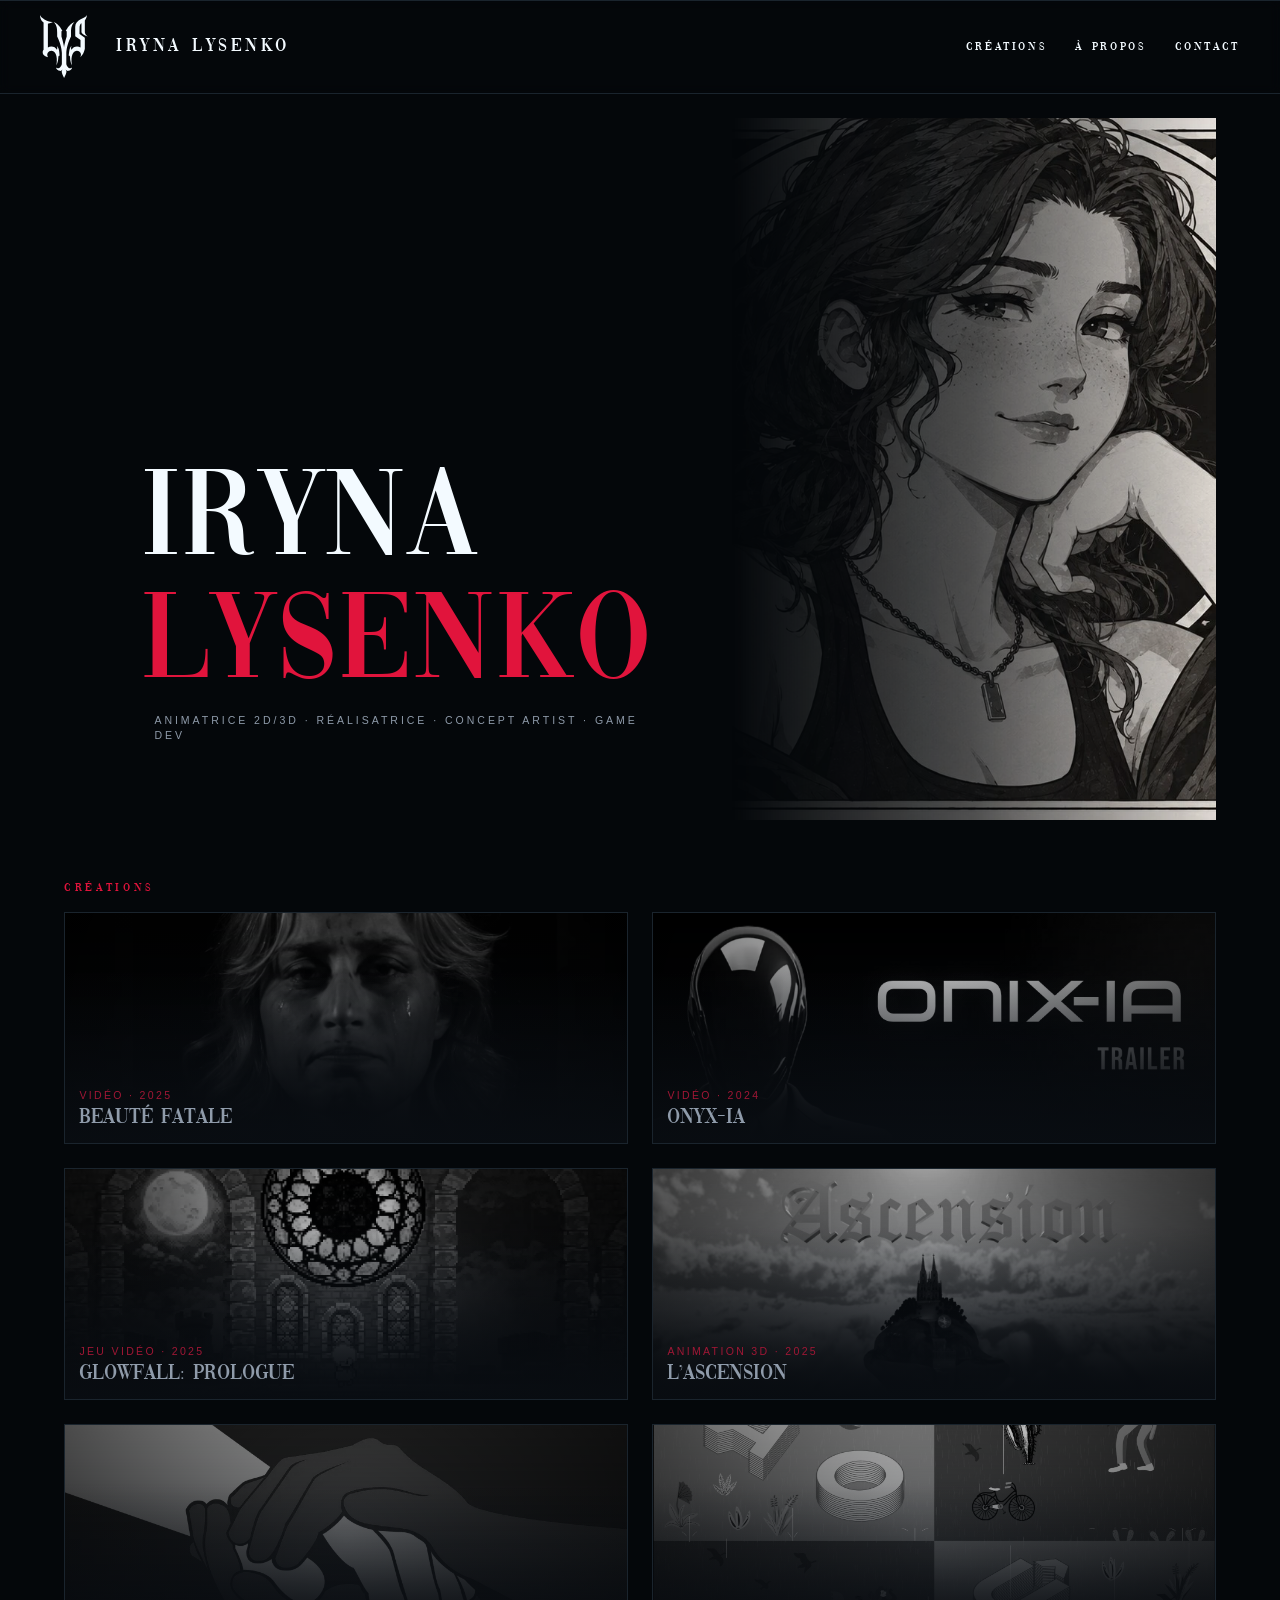
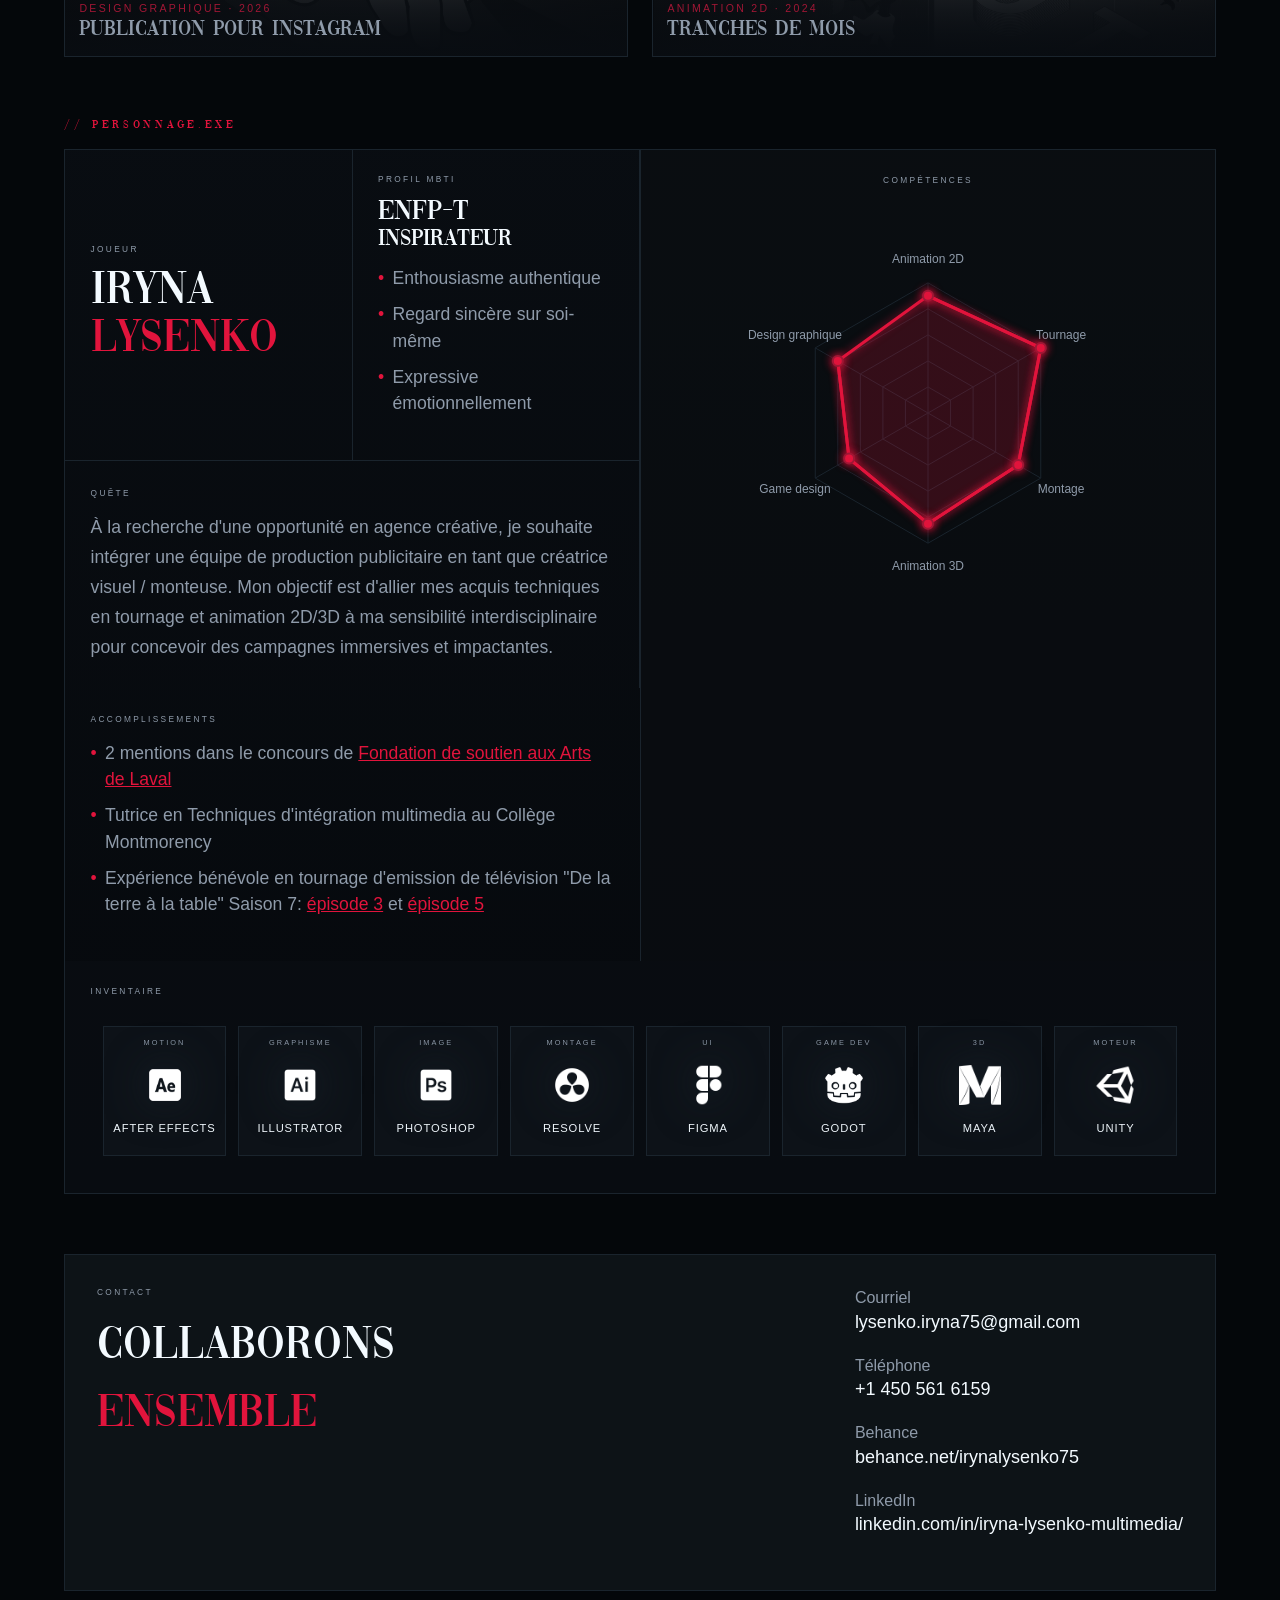
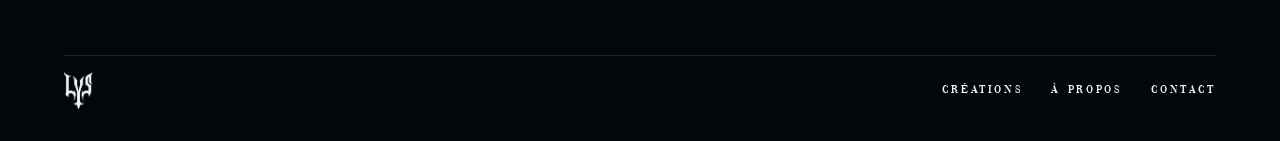
==== index.html @ 89e306bb "modification de header en media querry, ajout de lien sur vimeo pour Animation 2D, changement d'angl" ====
<!DOCTYPE html>
<html lang="en">
<head>
    <!-- Métadonnées et ressources principales de la page -->
    <meta charset="UTF-8">
    <meta name="viewport" content="width=device-width, initial-scale=1.0">
    <meta name="description" content="Portfolio de Iryna Lysenko, artiste et créatrice de contenu.">
    <meta name="robots" content="noindex, nofollow">
    <link rel="icon" type="image/x-icon" href="./assets/images/logo-2026/bw_circle-svg.svg">
    <link rel="preload" href="./assets/images/thumbnails/autoportrait_ai_placeholder.webp" as="image" fetchpriority="high">
    <title>Portfolio - Iryna Lysenko</title>
    <!-- Feuilles de style -->
     
    <link rel="stylesheet" href="./css/variables.css">
    
    <link rel="stylesheet" href="./css/base.css">
    <link rel="stylesheet" href="./css/layout.css">
 
    <link rel="stylesheet" href="./css/composants/navigation.css">
    <link rel="stylesheet" href="./css/composants/project-card.css">
    <link rel="stylesheet" href="./css/composants/modale.css">
    <!-- Scripts et bibliothèques -->
    <!-- <script src="https://cdnjs.cloudflare.com/ajax/libs/Chart.js/4.1.2/chart.umd.js"></script> -->
    <script src="./js/data.js" defer></script>
    <script src="./js/composants/carte-projet.js" defer></script>
    <script src="./js/main.js" defer></script>
    <script src="./js/composants/competences.js" defer></script>
</head>
<body>
    <!-- En-tête et navigation principale -->
    <header>
        <div class="nav_logo">
            <a href="index.html">
                <img src="./assets/images/logo-2026/logo_lys-white-svg.svg" alt="Logo"/>
            </a>
        <h3 class="nav_logo_text">Iryna Lysenko</h3>
        </div>
        <nav class="nav">
            <ul class="nav_info">
                <li class="nav_link"><a href="#creations">Créations</a></li>
                <li class="nav_link"><a href="#about">À propos</a></li>
                <li class="nav_link"><a href="#contact">Contact</a></li>
            </ul>
        </nav>
    </header>
    <!-- Contenu principal du portfolio -->
    <main> 
        <!-- Hero section -->
        <section class="hero">       
            <div class="hero_text">
                <h1 class="hero_title">Iryna</h1>
                <h1 class="hero_title">Lysenko</h1>
                <p class="hero_subtitle">Animatrice 2D/3D · Réalisatrice · Concept Artist · Game Dev</p>
            </div>
            <div class="hero_image_container">
                <img src="./assets/images/autoportrait_ai_placeholder.webp" alt="Iryna Lysenko Autoportrait" class="hero_image" />
            </div>
            <!--Placeholder pour rubain qui bouge-->
        </section>
        <!-- Galerie des créations et projets -->
        <section class="creations">
            <h2 id="creations" class="creations_title">Créations</h2> 
            <div class="projects__grid">
                <!-- Les cartes des projets seront insérées ici -->
            </div>
        </section>
        <!-- Profil, compétences et outils utilisés -->
        <section class="about">
            <div id="about" class="about_title">
                <h2>// personnage.exe</h2>
            </div>
            <div class="about_content">
                <div class="about_left_column">
                    <div class="about_panel--player">
                        <p class="about_label">Joueur</p>
                        <h2 class="about_name">Iryna</h2>
                        <h2 class="about_name--accent">Lysenko</h2>
                        
                    </div>

                    <div class="about_panel--mbti">
                        <p class="about_label">Profil MBTI</p>
                        <h2 class="about_mbti">ENFP-T</h2>
                        <h2 class="about_mbti--accent">Inspirateur</h2>
                        <ul class="mbti_traits">
                            <li>Enthousiasme authentique</li>
                            <li>Regard sincère sur soi-même</li>
                            <li>Expressive émotionnellement</li>
                        </ul>
                    </div>

                    <div class="about_panel--quest">
                        <p class="about_label">Quête</p>
                        <p>
                            À la recherche d'une opportunité en agence créative, je souhaite intégrer une équipe de production publicitaire en tant que créatrice visuel / monteuse. Mon objectif est d'allier mes acquis techniques en tournage et animation 2D/3D à ma sensibilité interdisciplinaire pour concevoir des campagnes immersives et impactantes.
                        </p>
                    </div>
                    <div class="about_panel--achievements">
                        <p class="about_label">Accomplissements</p>
                        <ul class="achievements_list">
                            <li>2 mentions dans le concours de <a href="https://fondationsoutienartslaval.com/boursier/lysenko-iryna/" target="_blank">Fondation de soutien aux Arts de Laval</a></li>
                            <li>Tutrice en Techniques d'intégration multimedia au Collège Montmorency</li>
                            <li>Expérience bénévole en tournage d'emission de télévision "De la terre à la table" Saison 7: <a href="https://matv.ca/episodes/marche-au-pas-maraicher/" target="_blank">épisode 3</a> et <a href="https://matv.ca/episodes/vignoble-du-domaine-saint-georges/" target="_blank">épisode 5</a></li>
                        </ul>
                    </div>
                </div>

                <aside class="about_panel about_panel--skills" aria-label="Compétences">
                    <p class="about_label">Compétences</p>
                    <div class="skilltree">
                        <canvas id="radarChart" width="700" height="300"></canvas>
                    </div>
                </aside>

                <article class="about_panel about_panel--inventory">
                    <p class="about_label">Inventaire</p>
                    <div class="inventory_grid" aria-label="Inventaire des logiciels">
                        <div class="inventory_case">
                            <p class="inventory_case__category">MOTION</p>
                            <img src="./assets/icones/adobe-after-effects.png" alt="Adobe After Effects" />
                            <p class="inventory_case__name">After Effects</p>
                        </div>
                        <div class="inventory_case">
                            <p class="inventory_case__category">GRAPHISME</p>
                            <img src="./assets/icones/adobe-illustrator.png" alt="Adobe Illustrator" />
                            <p class="inventory_case__name">Illustrator</p>
                        </div>
                        <div class="inventory_case">
                            <p class="inventory_case__category">IMAGE</p>
                            <img src="./assets/icones/adobe-photoshop.png" alt="Adobe Photoshop" />
                            <p class="inventory_case__name">Photoshop</p>
                        </div>
                        <div class="inventory_case">
                            <p class="inventory_case__category">MONTAGE</p>
                            <img src="./assets/icones/davinci-resolve.png" alt="DaVinci Resolve" />
                            <p class="inventory_case__name">Resolve</p>
                        </div>
                        <div class="inventory_case">
                            <p class="inventory_case__category">UI</p>
                            <img src="./assets/icones/figma.png" alt="Figma" />
                            <p class="inventory_case__name">Figma</p>
                        </div>
                        <div class="inventory_case">
                            <p class="inventory_case__category">GAME DEV</p>
                            <img src="./assets/icones/godot.png" alt="Godot" />
                            <p class="inventory_case__name">Godot</p>
                        </div>
                        <div class="inventory_case">
                            <p class="inventory_case__category">3D</p>
                            <img src="./assets/icones/maya.png" alt="Autodesk Maya" />
                            <p class="inventory_case__name">Maya</p>
                        </div>
                        <div class="inventory_case">
                            <p class="inventory_case__category">MOTEUR</p>
                            <img src="./assets/icones/unity.png" alt="Unity" />
                            <p class="inventory_case__name">Unity</p>
                        </div>
                    </div>
                </article>
            </div>
        </section>
        <div class="contact">
            <div class="contact_title">
                    <p class="contact_label">Contact</p>
                    <h2 class="contact_header">Collaborons</h2>
                    <h2 class="contact_header--accent">ensemble</h2>
            </div>
            <div class="contact_info">
                <div class="contact_info_element">
                    <p>Courriel</p>
                    <a href="mailto:lysenko.iryna75@gmail.com">lysenko.iryna75@gmail.com</a>
                </div>
                <div class="contact_info_element">
                    <p>Téléphone</p>
                    <a href="tel:+14505616159">+1 450 561 6159</a>
                </div>
                <div class="contact_info_element">
                    <p>Behance</p>
                    <a href="https://www.behance.net/irynalysenko75" target="_blank" rel="noopener noreferrer">behance.net/irynalysenko75</a>
                </div>
                <div class="contact_info_element">
                    <p>LinkedIn</p>
                    <a href="https://www.linkedin.com/in/iryna-lysenko-multimedia/" target="_blank" rel="noopener noreferrer">linkedin.com/in/iryna-lysenko-multimedia/</a>
                </div>
            </div>
        </div>
    </main>
    <!-- Coordonnées et contact -->
    <footer class="nav_footer"> 
         <div class="nav_footer_logo">
            <a href="index.html">
                <img src="./assets/images/logo-2026/logo_lys-white-png.png" alt="Logo"/>
            </a>
        </div>
        <nav class="nav">
            <ul class="nav_info">
                <li class="nav_link"><a href="#creations">Créations</a></li>
                <li class="nav_link"><a href="#about">À propos</a></li>
                <li class="nav_link"><a href="#contact">Contact</a></li>
            </ul>
        </nav>
    </footer>
</body>
</html>
---- css/variables.css ----
:root{
    --color-primary: #E1143C;
    --color-primary-rgb: rgb(225, 20, 60);
    --color-dark-primary: #A01735;
    --color-dark-primary-rgba: rgba(160, 23, 53, 0.5);
    --dark-blue: #1E282F;
    --dark-blue-rgba: rgba(30, 40, 47, 0.35);
    --dark: #04070A;
    --dark-rgb: rgb(4, 7, 10);
    --light: #F3FAFF;
    --surface: #0b1117;
    --surface-soft: #111920;
    --border-soft: #1a242d;
    --text-muted: #8f9baa;
    --max-width: 2200px;
    }
---- css/base.css ----
@font-face {
    font-family: "Vogue";
    src: url("../assets/typos/Vogue.ttf") format("truetype");
    font-display: swap;
}
@font-face {
    font-family: "BAHNSCHRIFT";
    src: url("../assets/typos/BAHNSCHRIFT.ttf") format("truetype");
    font-display: swap;
}

*,
*::before,
*::after {
    box-sizing: border-box;
}

html {
    scroll-behavior: smooth;
}

body {
    margin: 0;
    padding: 0 5%;
    background: var(--dark);
    color: var(--light);
    /*font-family: "Georgia", "Times New Roman", serif;*/
    line-height: 1.4;
}

a {
    color: inherit;
    text-decoration: none;
}

img {
    display: block;
    max-width: 100%;
}

h1,h2,h3,p {
    margin: 0;
}

h1,h2,h3 {
    margin: 0;
    font-family: "Vogue", "Georgia", serif;
    font-weight: 400;
}

p {
    font-family: "BAHNSCHRIFT", sans-serif !important;
}
---- css/layout.css ----
main,
footer {
    /*width: min(var(--max-width), calc(100% - 2.5rem));*/
    margin-inline: auto;
}

main {
    display: grid;
    gap: 3.75rem;
    padding-block: 1.5rem 4rem;
}
/* Hero Section --------------------------------------------------------*/
.hero {
    display: grid;
    grid-template-columns: 1.25fr 1fr;
    min-height: 78vh;
}

.hero_text {
    display: grid;
    align-content: end;
    gap: 0.8rem;
    padding: clamp(2.5rem, 6vw, 6rem);
}

.hero_title {
    font-family: "Vogue", "Georgia", serif;
    font-size: clamp(4rem, 10vw, 8.5rem);
    line-height: 0.86;
    text-transform: uppercase;
    letter-spacing: 0.02em;
}

.hero_title:last-of-type {
    color: var(--color-primary);
}

.hero_subtitle {
    display: inline-flex;
    align-items: center;
    gap: 0.85rem;
    font-size: 0.66rem;
    letter-spacing: 0.28em;
    text-transform: uppercase;
    color: var(--text-muted);
}

.hero_subtitle::before,
.hero_subtitle::after {
    content: "";
    /*width: clamp(22px, 4vw, 44px);*/
    height: 1px;
    background: var(--color-primary);
}

.hero_image {
    width: 100%;
    height: 100%;
    object-fit: cover;
    mask-image: linear-gradient(
        to right,
        rgba(4, 7, 10, 0) 0%,
        rgba(4, 7, 10, 0.35) 50%,
        rgba(4, 7, 10, 1) 100%
    );
}
/* About / character Section --------------------------------------------------------*/
.creations,
.about {
    display: grid;
    gap: 1rem;
}

.creations_title,
.about_title h2 {
    font-size: 0.72rem;
    font-weight: 500;
    letter-spacing: 0.32em;
    text-transform: uppercase;
    color: var(--color-primary);
}

.about_content {
    width: 100%;
    min-width: 0;
    box-sizing: border-box;
    display: grid;
    grid-template-columns: minmax(0, 1fr) minmax(0, 1fr);
    grid-template-areas:
        "left skills"
        "inventory inventory";
    min-height: 560px;
    border: 1px solid var(--border-soft);
    background: linear-gradient(180deg, rgba(9, 13, 18, 0.95), rgba(6, 9, 13, 0.98));
    overflow: hidden;
}

.about_left_column {
    width: 100%;
    max-width: 100%;
    box-sizing: border-box;
    min-width: 0;
    min-height: 0;
    grid-area: left;
    display: grid;
    grid-template-columns: repeat(2, minmax(0, 1fr));
    grid-template-rows: minmax(180px, auto) minmax(220px, auto);
    grid-template-areas:
        "player mbti"
        "quest quest";
}

.about_left_column > * {
    box-sizing: border-box;
    min-width: 0;
    min-height: 0;
    overflow: auto;
}

.about_panel,
.about_panel--player,
.about_panel--mbti,
.about_panel--quest,
.about_panel--skills,
.about_panel--inventory,
.about_panel--achievements {
    padding: clamp(1.1rem, 2vw, 2rem);
    font-size: 1.1rem;
    min-width: 0;
    box-sizing: border-box;
}

/* About / character Section - Player Info, MBTI Info --------------------------------------------------------*/   
.about_panel--player,
.about_panel--mbti {
    display: grid;
    align-content: center;
    border-right: 1px solid var(--border-soft);
    border-bottom: 1px solid var(--border-soft);
    line-height: 1;
}

.about_panel--player {
    grid-area: player;
}

.about_panel--mbti {
    grid-area: mbti;
}
.contact_header, .about_name {
    font-size: 3rem;
    color: var(--light);
    margin-top: 0.9rem;
}

.contact_header--accent, .about_name--accent {
    font-size: 3rem;
    color: var(--color-primary);
}

.about_mbti {
    font-size: 1.8rem;
    color: var(--light);
    margin-top: 0.9rem;
}

.about_mbti--accent {
    font-size: 1.5rem;
    /* color: var(--color-primary); */
}

/* Section - MBTI Info  et Accomplissements--------------------------------------------------------*/
.achievements_list, .mbti_traits {
    list-style: none;
    padding: 0;
    margin-top: 0.9rem;
    display: grid;
    gap: 0.6rem;
    color: var(--text-muted);
    line-height: 1.5;
}

.achievements_list li, .mbti_traits li {
    font-family: "BAHNSCHRIFT", sans-serif;
    position: relative;
    padding-left: 0.9rem;
}

.achievements_list li a {
    color: var(--color-primary);
    text-decoration: underline;
    transition: color 180ms ease, filter 180ms ease;
}

.achievements_list li::before,
.mbti_traits li::before {
    content: "•";
    position: absolute;
    left: 0;
    color: var(--color-primary);
}

/* Section - Quest Info --------------------------------------------------------*/
.about_panel--quest {
    grid-area: quest;
    display: grid;
    align-content: center;
    gap: 0.8rem;
    border-right: 1px solid var(--border-soft);
    color: var(--text-muted);
    line-height: 1.7;
}

.about_panel--achievements {
    grid-column: 1 / -1;
}
/* Section - Skills Info --------------------------------------------------------*/

.about_panel--skills {
    grid-area: skills;
    width: 100%;
    min-width: 0;
    box-sizing: border-box;
    display: flex;
    flex-direction: column;
    align-content: center;
    align-items: center;
    justify-items: center;
    gap: 1rem;
    padding: clamp(1.2rem, 2vw, 2.2rem);
    border-left: 1px solid var(--border-soft);
    background: rgba(10, 14, 18, 0.6);
    overflow: hidden;
}

.skilltree {
    position: relative;
    box-sizing: border-box;
    /*width: min(100%, 420px);*/
}

/* Section - Inventory Info --------------------------------------------------------*/
.about_panel--inventory {
    grid-area: inventory;
    display: grid;
    align-content: start;
    gap: 1rem;
    background: rgba(10, 14, 18, 0.78);
}
.inventory_grid {
    display: grid;
    min-width: 0;
    padding: 0.75rem;
    grid-template-columns: repeat(auto-fit, minmax(min(120px, 100%), 1fr));
    gap: 0.75rem;
}

.inventory_case {
    display: grid;
    justify-items: center;
    gap: 0.55rem;
    padding: 0.7rem 0.45rem;
    border: 1px solid var(--border-soft);
    background: rgba(14, 21, 27, 0.8);
    min-height: 130px;
    min-width: 0;
    transition: transform 260ms ease, background 260ms ease, border-color 260ms ease;
}

.inventory_case__category {
    font-size: 0.46rem;
    letter-spacing: 0.28em;
    text-transform: uppercase;
    color: var(--text-muted);
}

.inventory_case img {
    width: 42px;
    height: 42px;
    object-fit: contain;
    filter: drop-shadow(0 0 1.3rem var(--border-soft));
    transition: transform 260ms ease;
    transform-origin: center;
}

.inventory_case:hover,
.inventory_case:focus-visible {
    /* transform: scale(1.04); */
    background: linear-gradient(rgba(14, 21, 27, 0.62), rgba(14, 21, 27, 0.62)), rgba(10, 14, 18, 0.78);
    border-color: var(--color-dark-primary);
    /* filter: drop-shadow(0 0 0.5rem var(--color-dark-primary-rgba)); */
}

.inventory_case:hover img,
.inventory_case:focus-visible img {
    filter: drop-shadow(0 0 0.9rem var(--color-primary));
}
.inventory_case__name {
    font-size: 0.7rem;
    letter-spacing: 0.08em;
    text-transform: uppercase;
    color: var(--light);
    text-align: center;
}


.about_joueur,
.about_label,
.about_name_label {
    font-size: 0.52rem;
    letter-spacing: 0.28em;
    text-transform: uppercase;
    color: var(--text-muted);
}

/* Section - Contact Info --------------------------------------------------*/
.contact {
    display: flex;
    align-items: start;
    justify-content: space-between;
    border: 1px solid var(--border-soft);
    background: var(--dark-blue-rgba);
    padding: clamp(1.25rem, 3vw, 2rem);
}

.contact_label {
    font-size: 0.52rem;
    letter-spacing: 0.28em;
    text-transform: uppercase;
    color: var(--text-muted);
}

.contact_header--accent  {
    color: var(--color-primary);
}

.contact_info {
    max-width: 620px;
}

.contact_info_element {
    margin-bottom: 1.25rem
}

.contact_info p {
    /*margin-bottom: 0.75rem;*/
    color: var(--text-muted);
}

.contact_info a {
    font-family: "BAHNSCHRIFT", sans-serif;
    font-size: 1.125rem;
    transition: color 180ms ease, filter 180ms ease;
    color: var(--light);
}

.contact_info a:hover,
.contact_info a:focus-visible {
    color: var(--color-primary);
    filter: drop-shadow(0 0 0.9rem var(--color-primary));
}

/* Responsive Design --------------------------------------------------------*/
@media (max-width: 960px) {
    .about_content {
        grid-template-columns: 1fr;
        grid-template-areas:
            "left"
            "skills"
            "inventory";
    }

    .about_left_column {
        grid-template-columns: 1fr;
        grid-template-rows: auto;
        grid-template-areas:
            "player"
            "mbti"
            "quest";
    }

    .about_left_column > .about_panel,
    .about_panel--skills,
    .about_panel--inventory {
        border-right: 0;
        border-left: 0;
        border-bottom: 1px solid var(--border-soft);
    }

    .inventory_grid {
        grid-template-columns: repeat(2, minmax(0, 1fr));
    }
    
    .hero {
        position: relative;
        display: block;
        min-height: 78vh;
    }

    .hero_image_container {
        position: absolute;
        inset: 0;
        z-index: 0;
        min-height: 0;
        border: 0;
        overflow: hidden;
       /* background: var(--dark-blue-rgba);*/
    }

    .hero_image_container::after {
        content: "";
        position: absolute;
        inset: 0;
        background: linear-gradient(
            to left,
            rgba(4, 7, 10, 0) 0%,
            rgba(4, 7, 10, 0.35) 50%,
            rgba(4, 7, 10, 1) 100%
        );
    }

    /*.hero_image {
        opacity: 0.62;
    }*/

    .hero_text {
        position: relative;
        z-index: 1;
        min-height: 78vh;
        box-sizing: border-box;
    }

    .contact {
        flex-direction: column;
        gap: 1rem;
    }
}
---- css/composants/navigation.css ----
header {
    position: sticky;
    top: 0;
    z-index: 20;
    display: flex;
    justify-content: space-between;
    align-items: center;
    width: 100vw;
    margin-left: calc(-50vw + 50%);
    padding: 0.9rem 2.5rem;
    border-top: 1px solid var(--border-soft);
    border-bottom: 1px solid var(--border-soft);
    background: rgba(var(--dark-rgb), 0.94);
    backdrop-filter: blur(6px);
}

.nav_logo, .nav_footer_logo {
    display: flex;
    align-items: center;
    gap: 1.75rem;
    letter-spacing: 0.22em;
    transition: transform 260ms ease, letter-spacing 260ms ease;
    transform-origin: start;
}

.nav_logo img {
    width: 3rem;
    height: auto;
    transition: transform 260ms ease;
    transform-origin: center;
}

.nav_info {
    font-family: "Vogue", serif;
    display: flex;
    align-items: center;
    gap: 1.75rem;
    margin: 0;
    padding: 0;
    list-style: none;
}

.nav_link a {
    display: inline-block;
    font-size: 0.75rem;
    letter-spacing: 0.22em;
    text-transform: uppercase;
    transition: color 180ms ease, transform 180ms ease, text-shadow 180ms ease;
}

.nav_link a:hover,
.nav_link a:focus-visible {
    transform: scale(1.08);
    text-shadow: 0 0 0.9rem currentColor;
}

.nav_logo img:hover,
.nav_logo img:focus-visible,
.nav_footer_logo img:hover,
.nav_footer_logo img:focus-visible {
    content: url("../../assets/images/logo-2026/logo_lys-svg.svg");
    transform: scale(1.08);
    filter: drop-shadow(0 0 0.9rem var(--color-primary));
}

.nav_logo:hover,
.nav_logo:focus-visible {
    letter-spacing: 0.5em;
    text-shadow: 0 0 0.9rem currentColor;
}


/* Footer --------------------------------------------------------*/
footer {
    margin-bottom: 1rem;
    border-top: 1px solid var(--border-soft);
    padding-top: 2.5rem;
}


.nav_footer {
    display: flex;
    justify-content: space-between;
    align-items: center;
    padding: 1rem 0;
    border-top: 1px solid var(--border-soft);
}

.nav_footer_logo img {
    width: 1.8rem;
    height: auto;
    transition: transform 260ms ease;
    transform-origin: center;
}

@media (max-width: 768px) {
    .nav_logo_text,
    .nav_footer_logo .nav_logo_text {
        display: none;
    }
}
---- css/composants/project-card.css ----
/*.projects {
  width: min(100% - 2rem, 1100px);
  margin: 3rem auto;
}

.projects__title {
  font-size: 1.25rem;
  margin: 0 0 1.5rem;
}*/

.projects__grid {
  display: grid;
	grid-template-columns: 1fr;
	grid-auto-rows: 1fr;
  gap: 1.5rem;
}

@media (min-width: 768px) {
	.projects__grid {
		grid-template-columns: repeat(2, minmax(0, 1fr));
	}
}

.project-card {
	position: relative;
	overflow: hidden;
	width: 100%;
	height: 100%;
	aspect-ratio: 17 / 7;
	border: 1px solid var(--border-soft);
	background: #090d12;
	transition: transform 260ms ease, border-color 260ms ease;
}

.project-card:hover,
.project-card:focus-visible {
	/*transform: scale(1.06);*/
    /*background: linear-gradient(rgba(14, 21, 27, 0.62), rgba(14, 21, 27, 0.62)), rgba(10, 14, 18, 0.78);*/
    border-color: var(--color-dark-primary);
    filter: drop-shadow(0 0 0.9rem var(--color-dark-primary-rgba));
}

.project-card__image {
	position: absolute;
	inset: 0;
	display: block;
	width: 100%;
	height: 100%;
	object-fit: cover;
	filter: grayscale(1);
	transform: scale(1);
	transform-origin: center;
	transition: transform 260ms ease, filter 260ms ease;
	mask-image: linear-gradient(
        to top,
        rgba(0, 0, 0, 0) 0%,
        rgba(0, 0, 0, 0.5) 40%,
        rgba(0, 0, 0, 1) 100%
    );
}

.project-card::after {
	content: "";
	position: absolute;
	inset: 0;
	z-index: 1;
	background: radial-gradient(
		circle at center,
		rgba(0, 0, 0, 0) 0%,
		rgba(0, 0, 0, 0.55) 100%
	);
	opacity: 1;
	transition: opacity 260ms ease;
}

.project-card:hover::after,
.project-card:focus-visible::after {
	opacity: 1;
}

.project-card:hover .project-card__image,
.project-card:focus-visible .project-card__image {
	filter: grayscale(0) saturate(1.15);
	transform: scale(1.03);
}

.project-card__overlay,
.project-card__content {
	position: absolute;
	left: 0;
	right: 0;
	bottom: 0;
	z-index: 2;
	display: flex;
	flex-direction: column;
	justify-content: flex-end;
	box-sizing: border-box;
	min-height: 100%;
	padding: 0.8rem 0.9rem;
	background: linear-gradient(
		to top,
		rgba(9, 13, 18, 0.9) 0%,
		rgba(9, 13, 18, 0) 75%
	);
	opacity: 1;
	transition: opacity 260ms ease;
}

.project-card__content{
	font-family: "BAHNSCHRIFT", sans-serif;
}

.project-card:hover .project-card__overlay,
.project-card:hover .project-card__content,
.project-card:focus-visible .project-card__overlay,
.project-card:focus-visible .project-card__content {
	opacity: 1;
}

.project-card__meta {
	margin: 0 0 4px;
	color: var(--color-dark-primary);
	font-size: 0.66rem;
	letter-spacing: 0.22em;
	text-transform: uppercase;
	line-height: 1.2;
}

.project-card:hover .project-card__meta,
.project-card:focus-visible .project-card__meta {
	color: var(--color-primary);
}

.project-card__title {
	margin: 0;
	color: var(--text-muted);
	font-family: "Vogue", serif;
	font-size: clamp(1.1rem, 2vw, 1.4rem);
	font-weight: 200;
	line-height: 1.1;
}

.project-card:hover .project-card__title,
.project-card:focus-visible .project-card__title {
	color: var(--light);
}

.project-card__description {
	position: absolute;
	bottom: 3.7rem;
	right: 0.9rem;
	left: 0.9rem;
	max-height: 0;
	margin: 0;
	overflow: hidden;
	color: var(--text-muted);
	font-size: 1rem;
	max-width: 56ch;
	opacity: 0;
	transform: translateY(100%);
	transition: max-height 260ms ease, margin-top 260ms ease, opacity 260ms ease, transform 260ms ease;
}

.project-card:hover .project-card__description,
.project-card:focus-visible .project-card__description {
	max-height: 10rem;
	opacity: 1;
	transform: translateY(0);
	
}
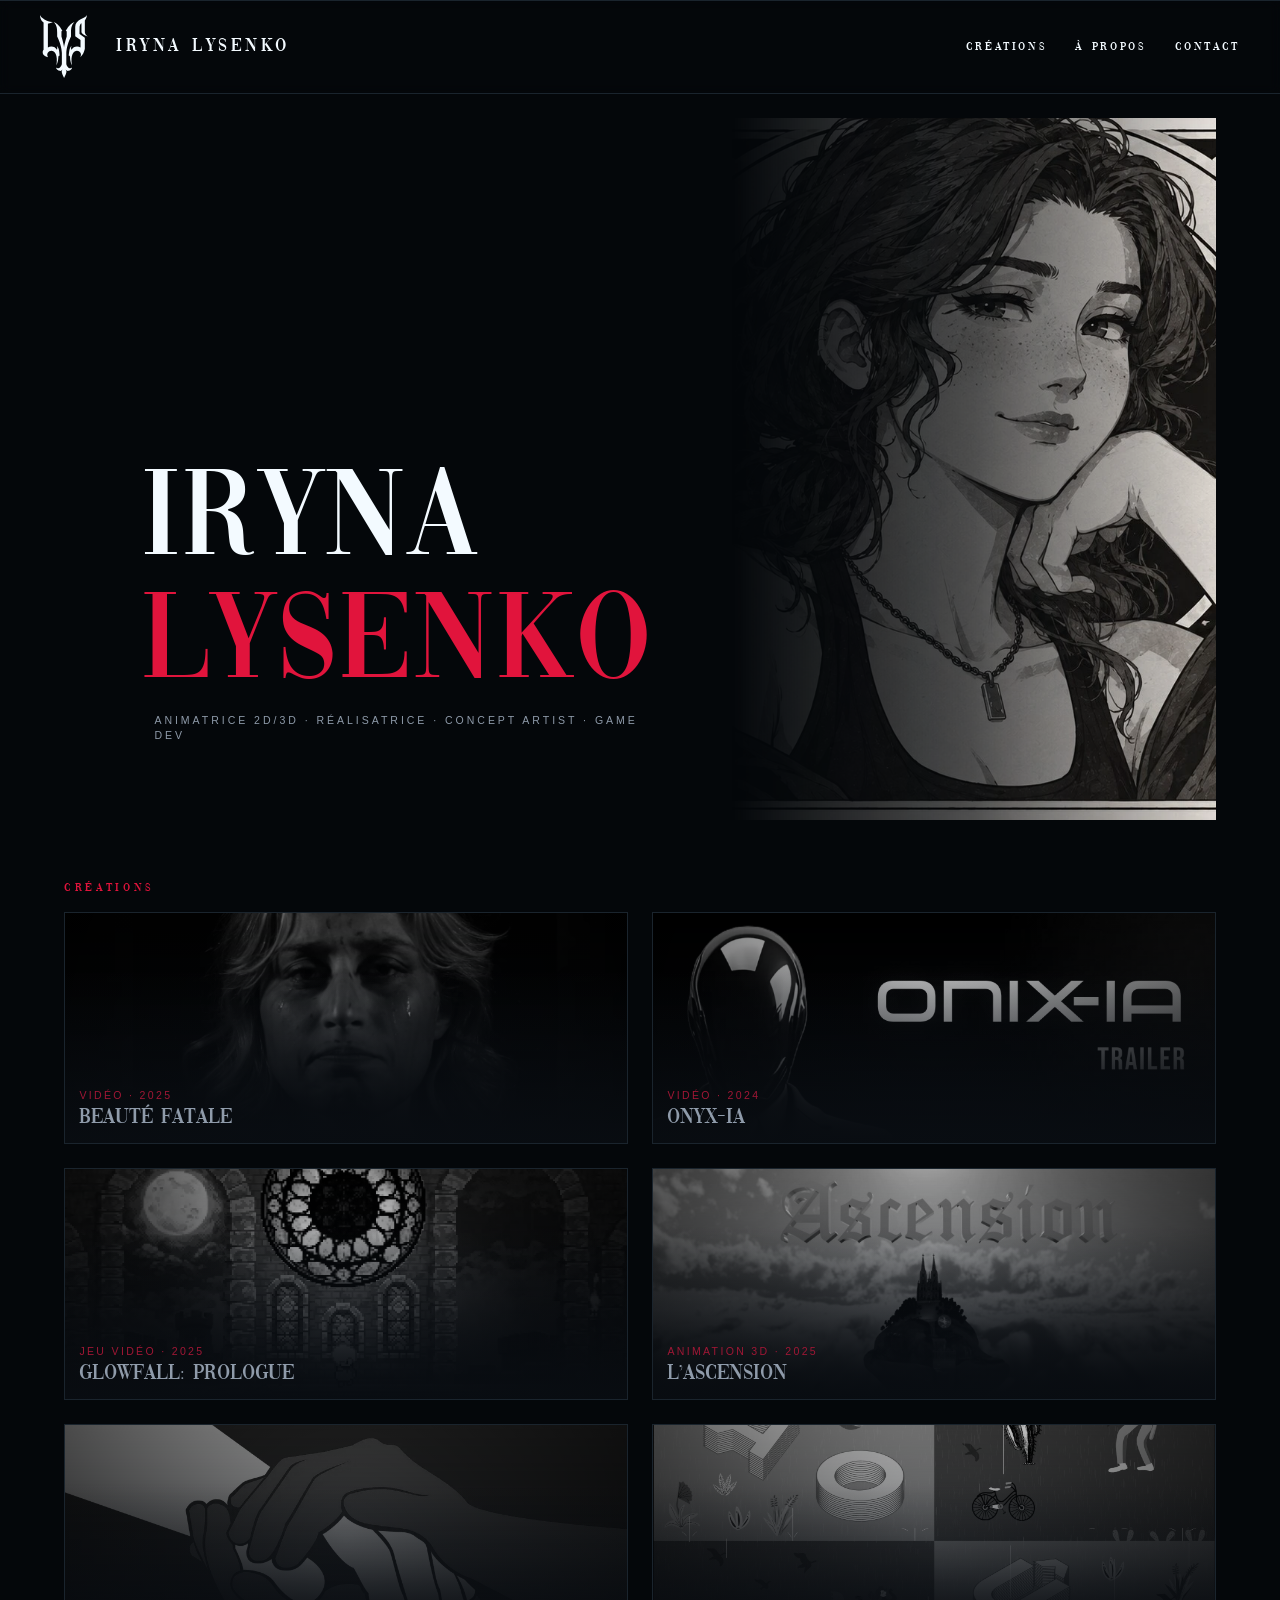
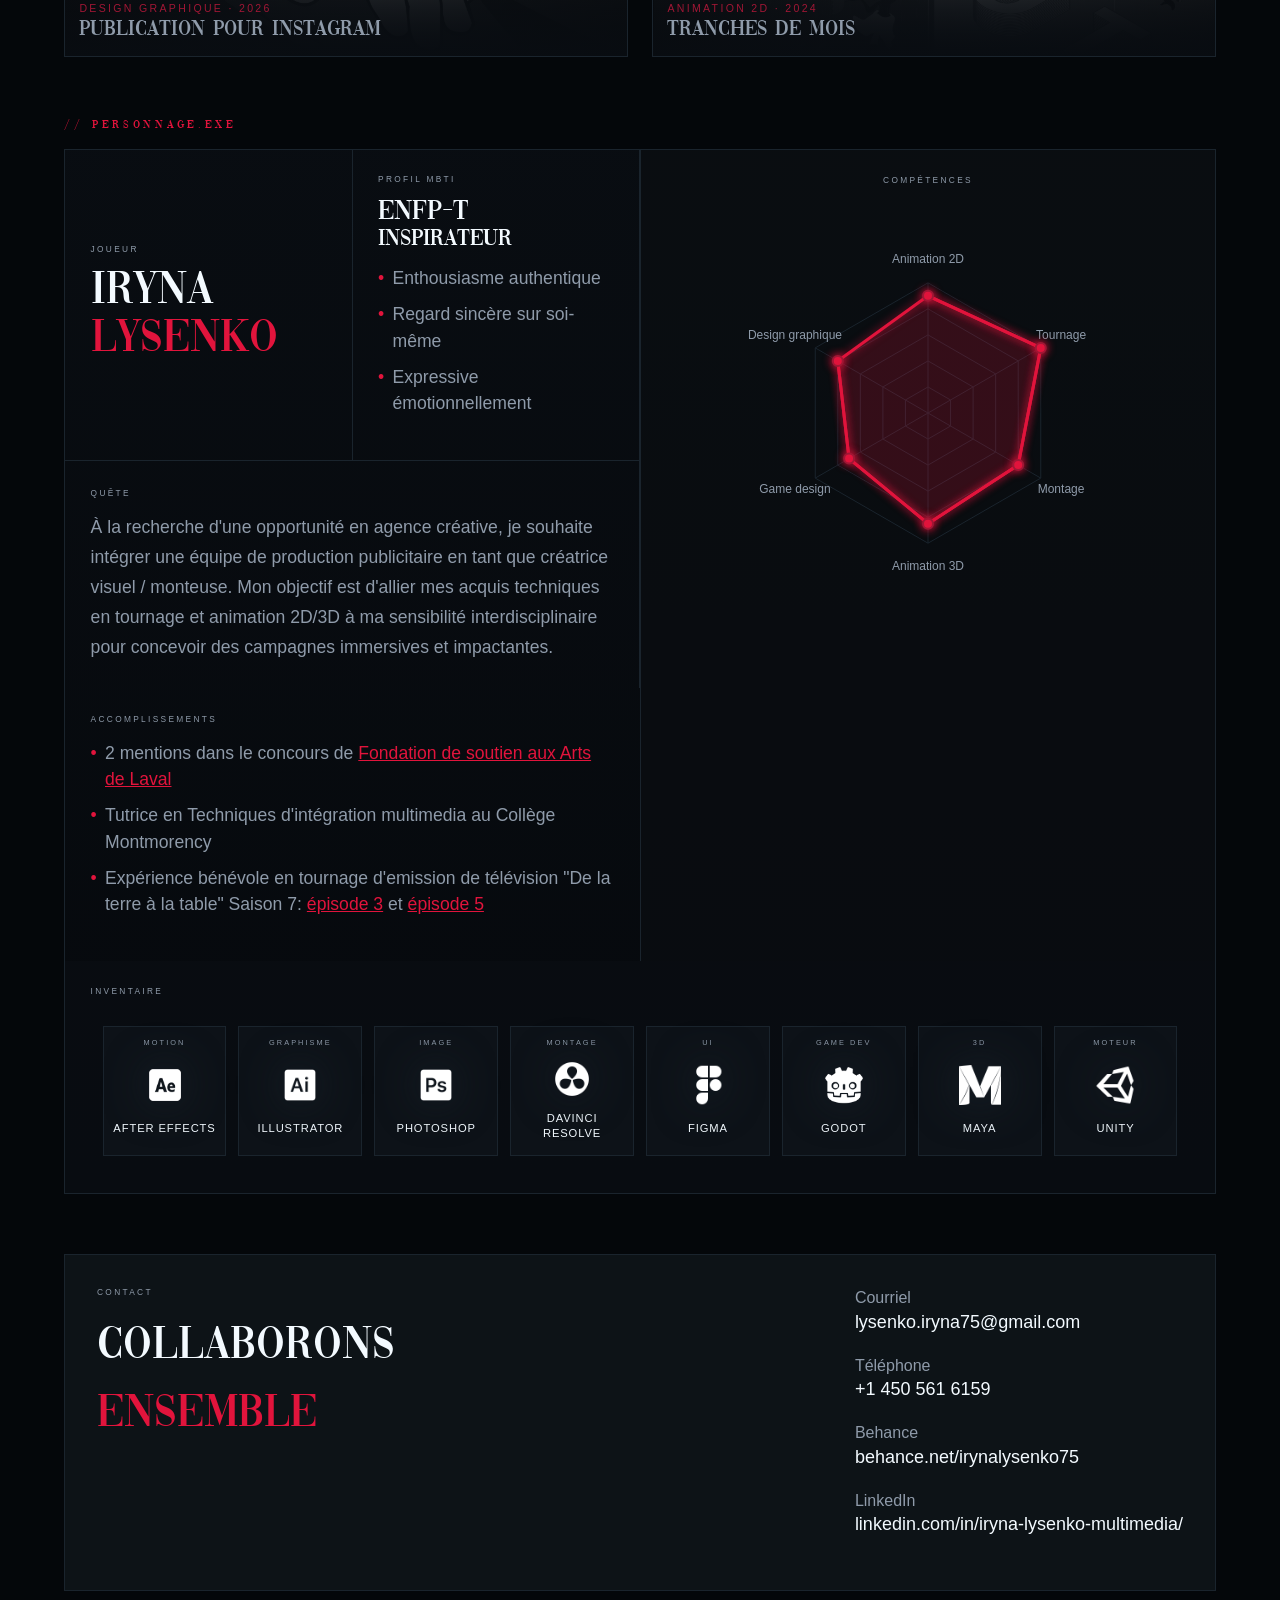
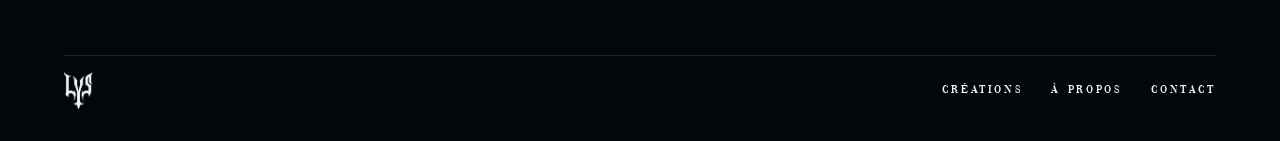
==== commit a515fa42: "Petits changements de syntax" ====
--- a/index.html
+++ b/index.html
@@ -133,7 +133,7 @@
                         <div class="inventory_case">
                             <p class="inventory_case__category">MONTAGE</p>
                             <img src="./assets/icones/davinci-resolve.png" alt="DaVinci Resolve" />
-                            <p class="inventory_case__name">Resolve</p>
+                            <p class="inventory_case__name">DaVinci Resolve</p>
                         </div>
                         <div class="inventory_case">
                             <p class="inventory_case__category">UI</p>
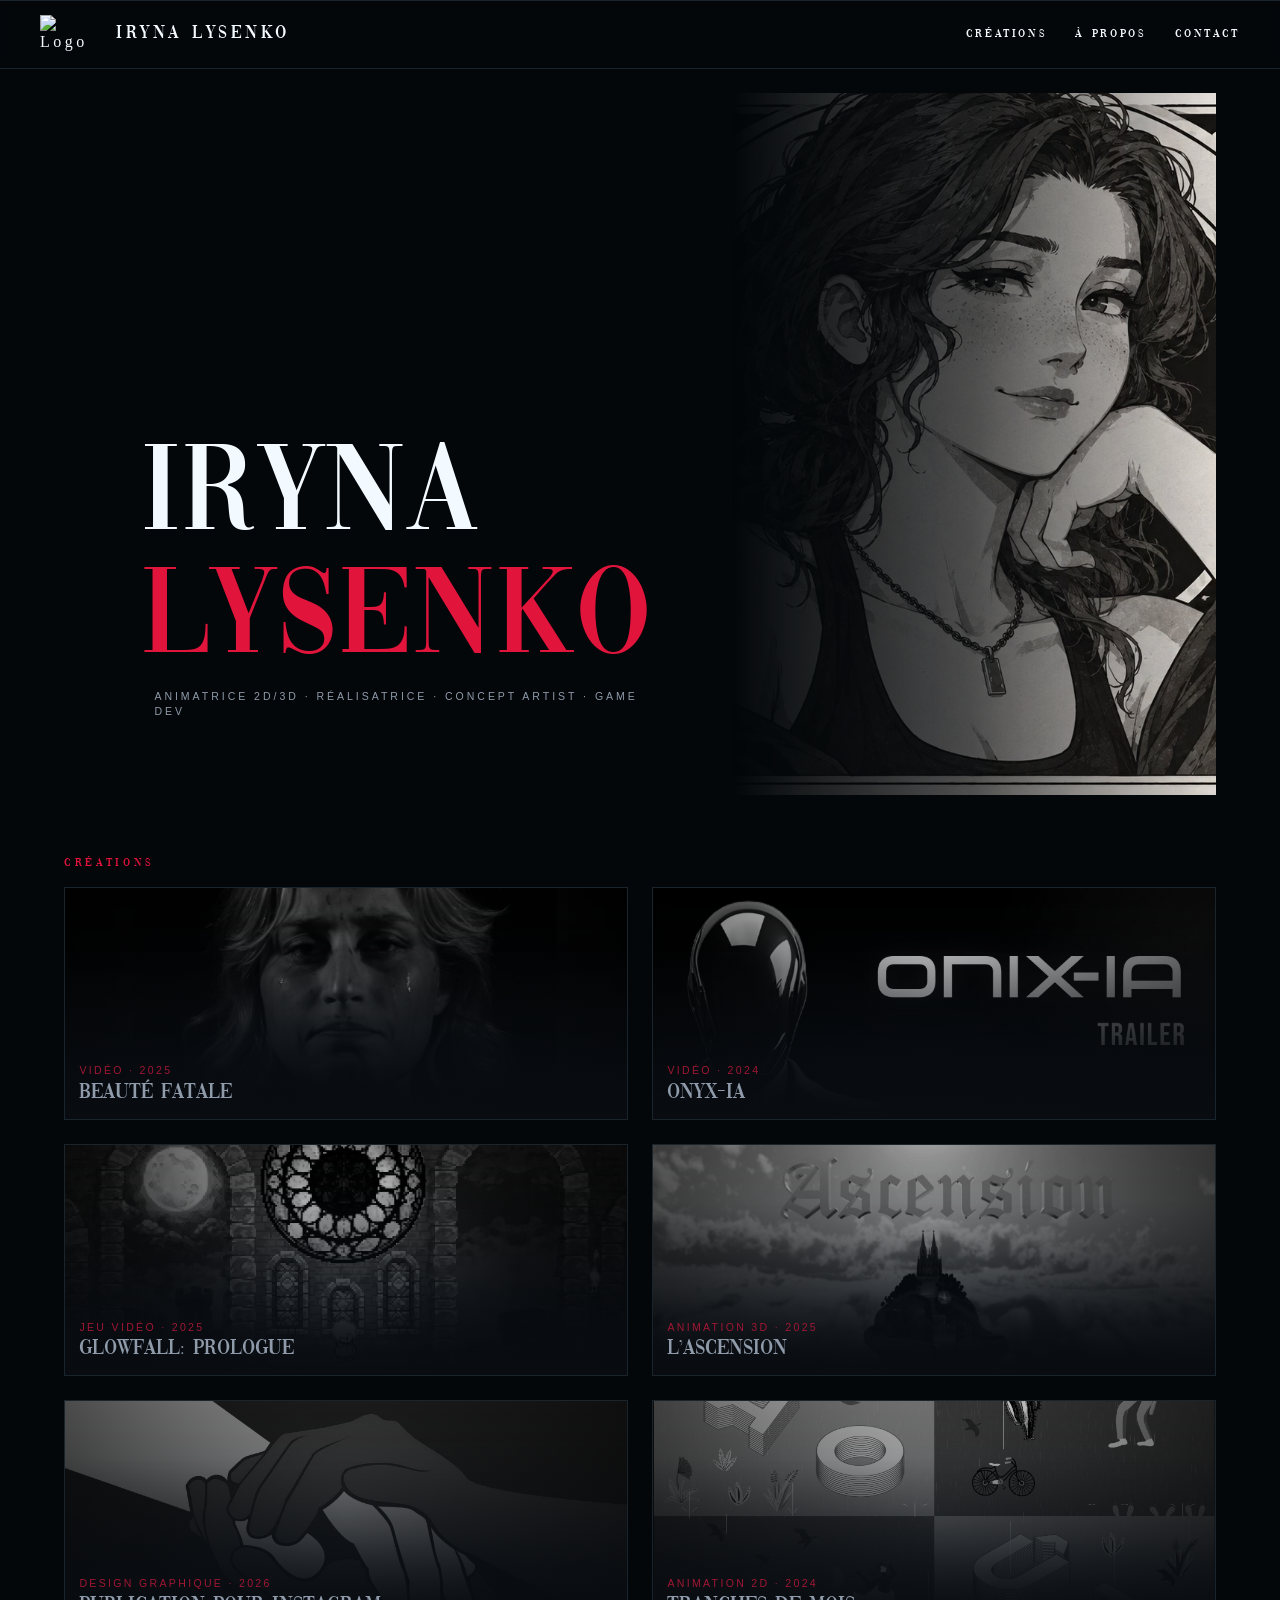
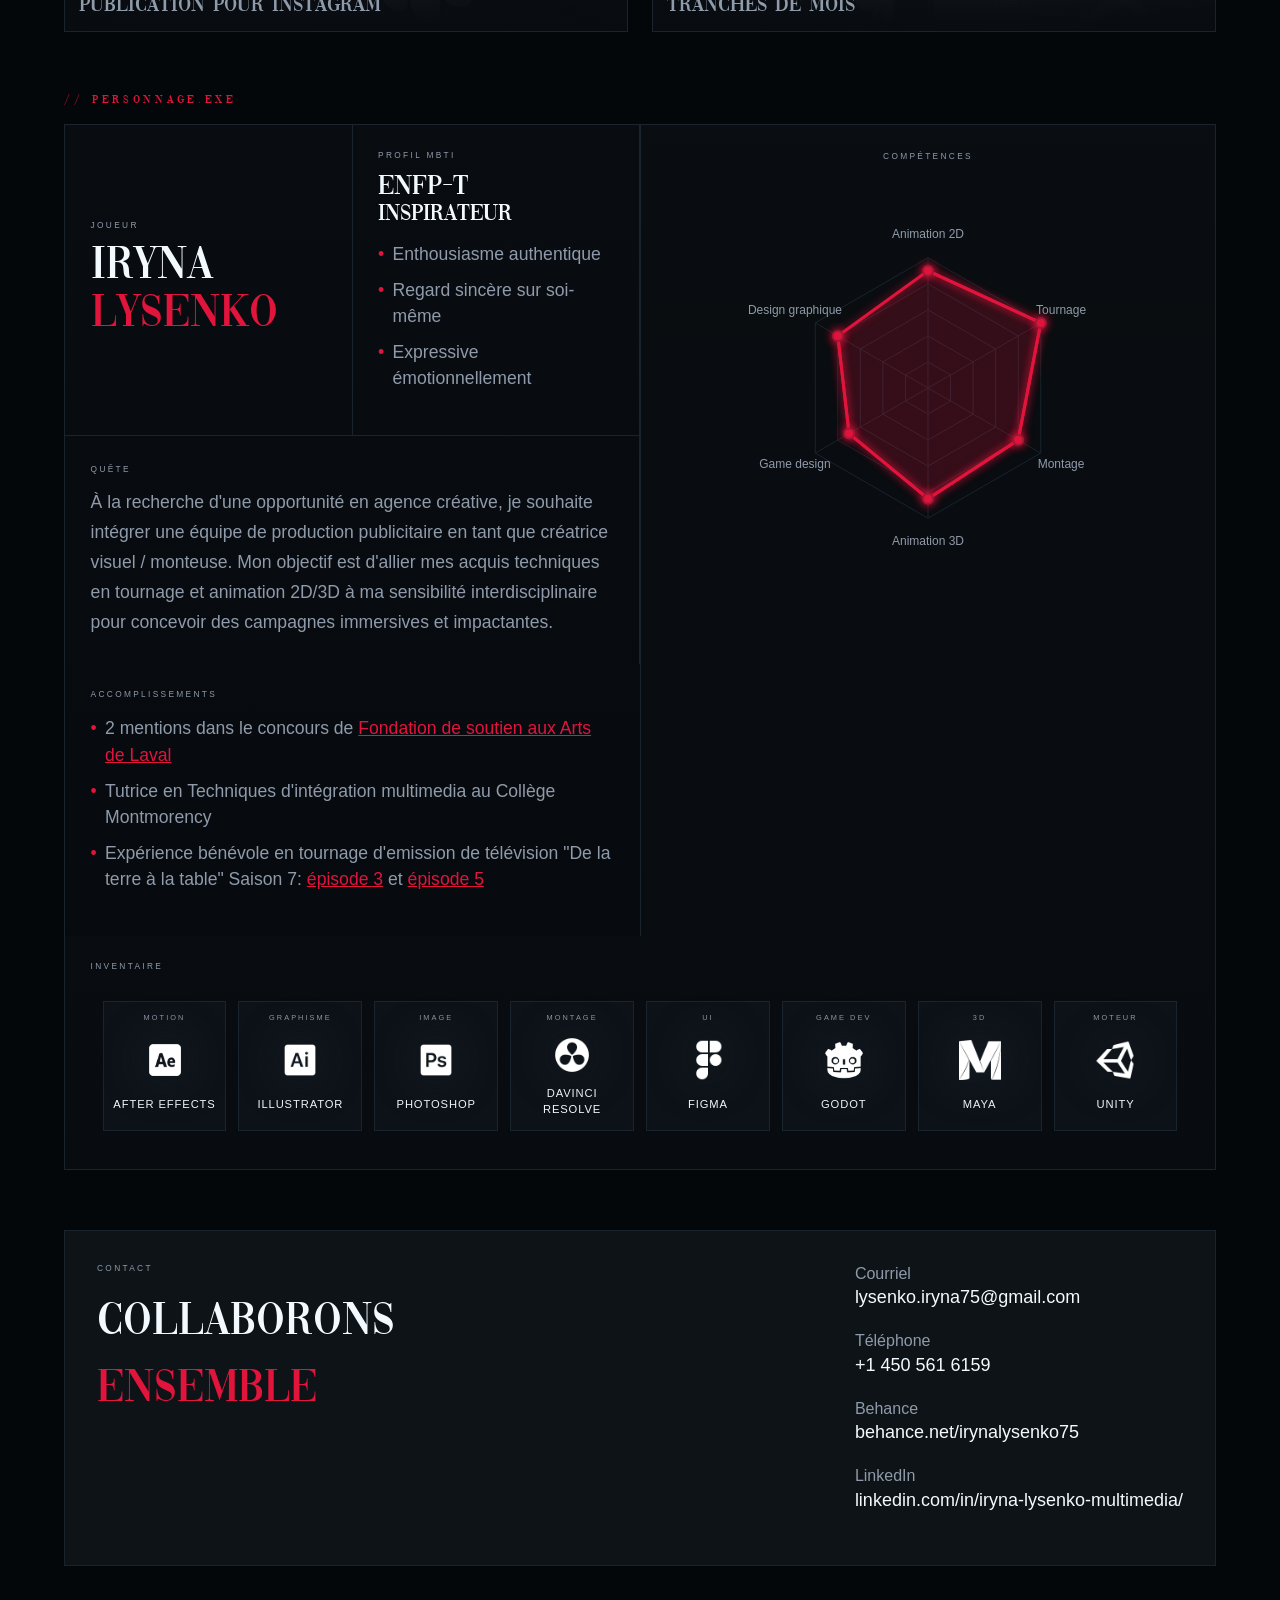
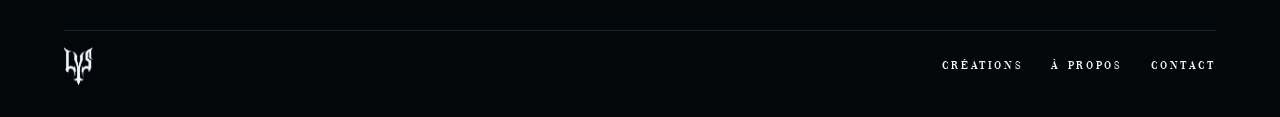
==== commit b1c16869: "ajout de la gallerie dans OnyxIA" ====
--- a/index.html
+++ b/index.html
@@ -31,9 +31,9 @@
     <header>
         <div class="nav_logo">
             <a href="index.html">
-                <img src="./assets/images/logo-2026/logo_lys-white-svg.svg" alt="Logo"/>
+                <img src="./assets/images/onyx_ia/prepoduction/storyboard_3.jpg" alt="Logo" />
             </a>
-        <h3 class="nav_logo_text">Iryna Lysenko</h3>
+            <h3 class="nav_logo_text">Iryna Lysenko</h3>
         </div>
         <nav class="nav">
             <ul class="nav_info">
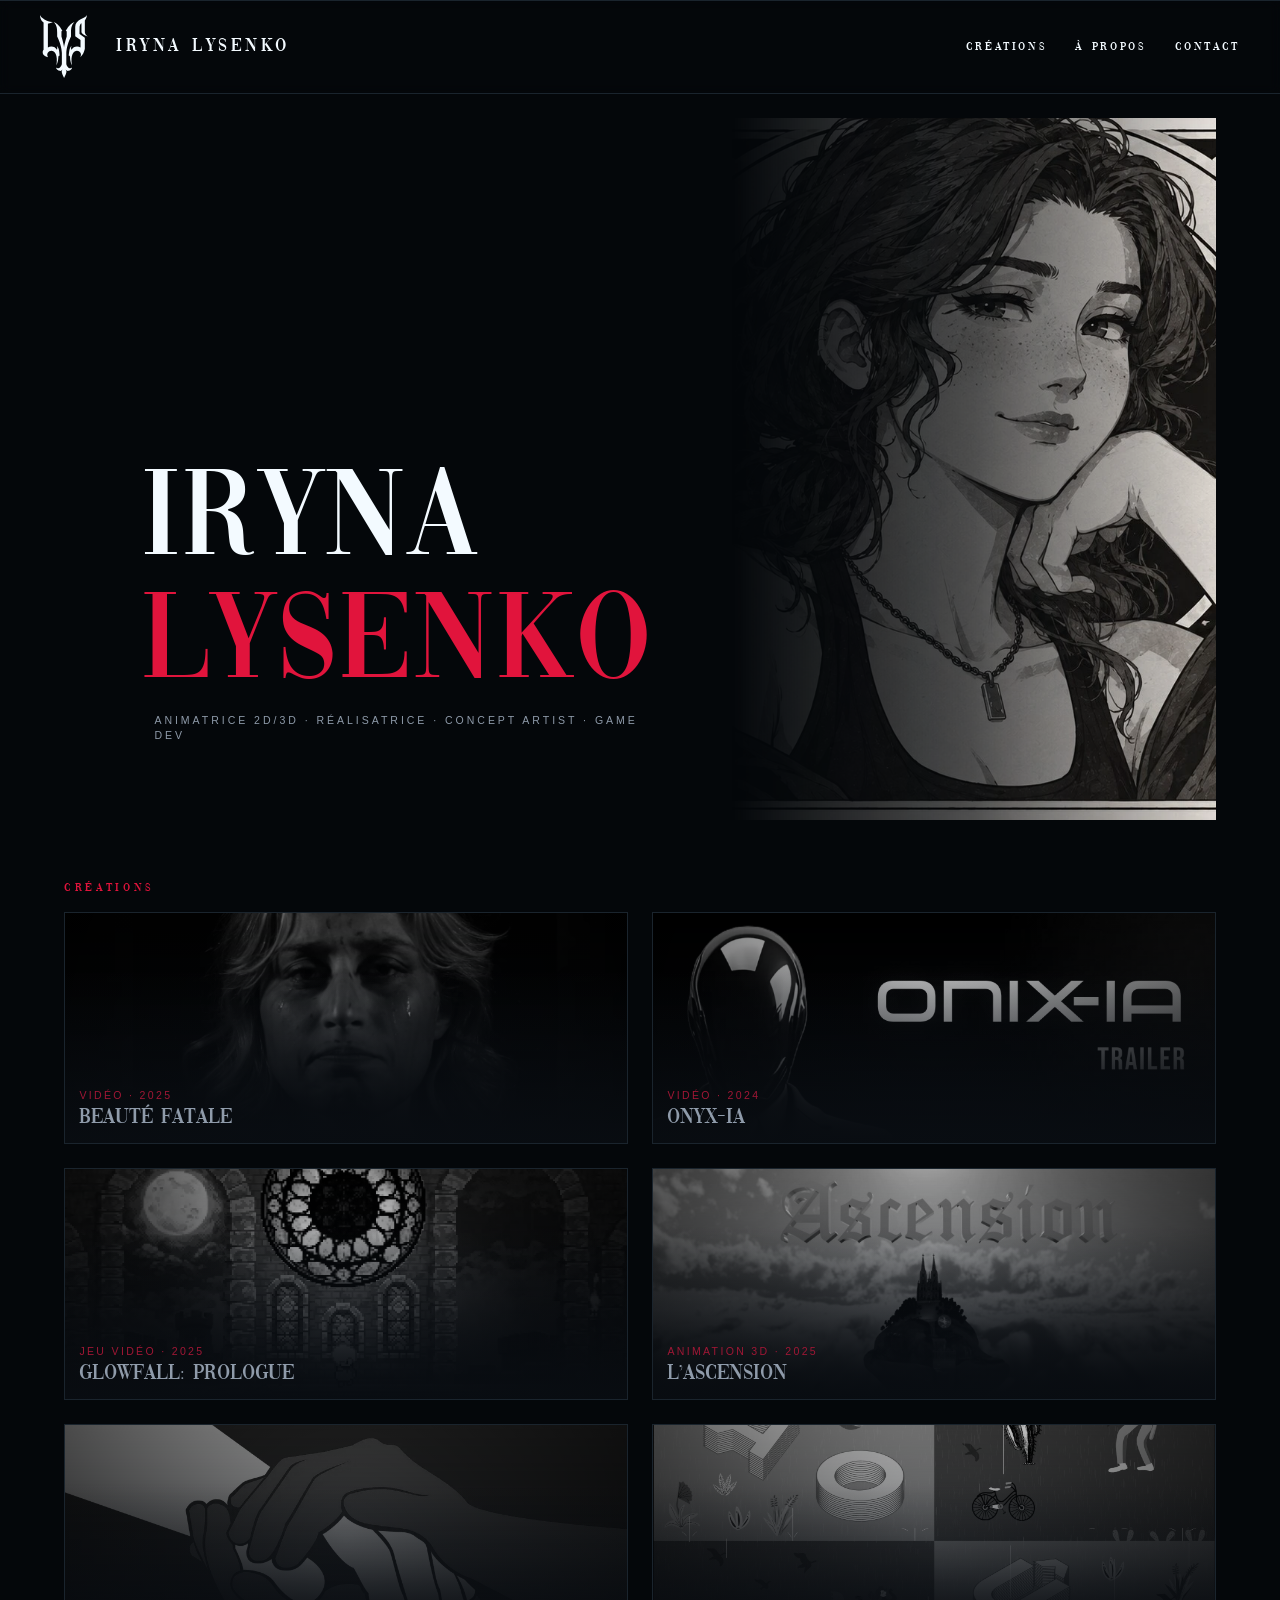
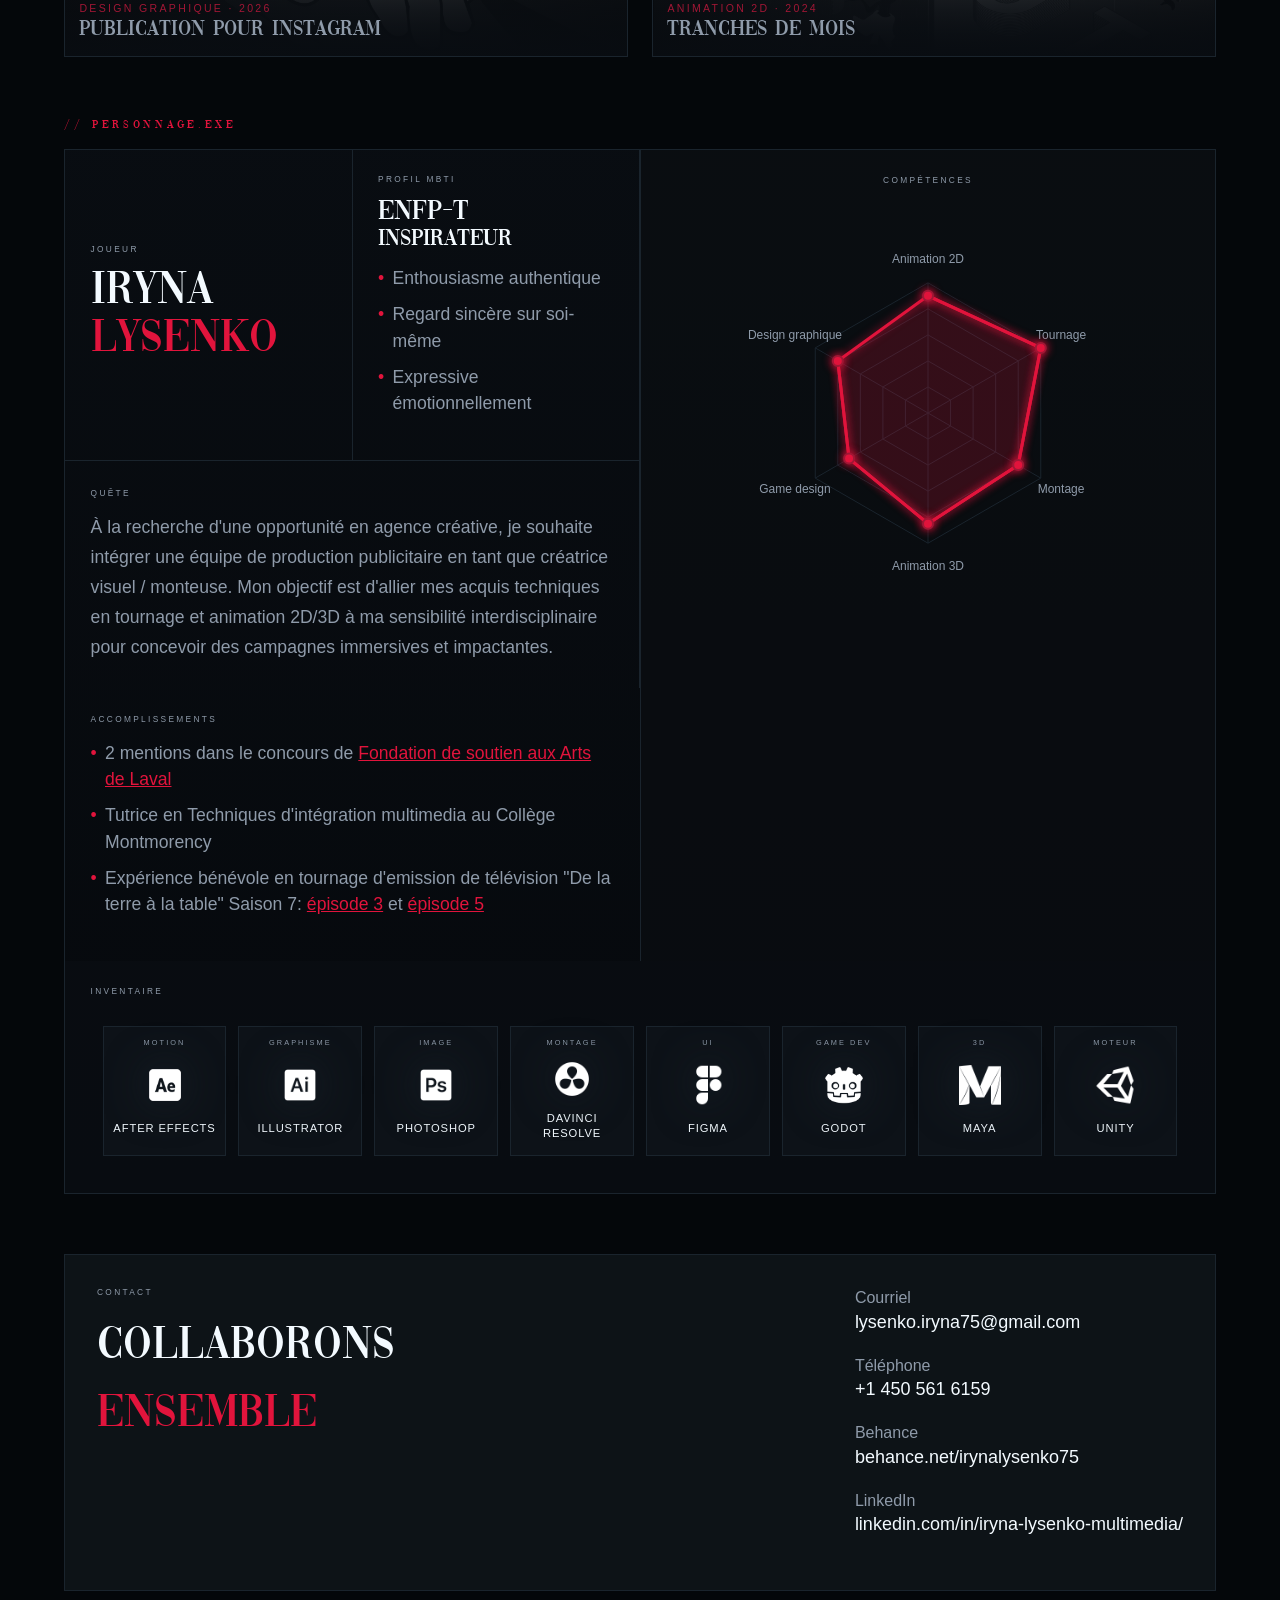
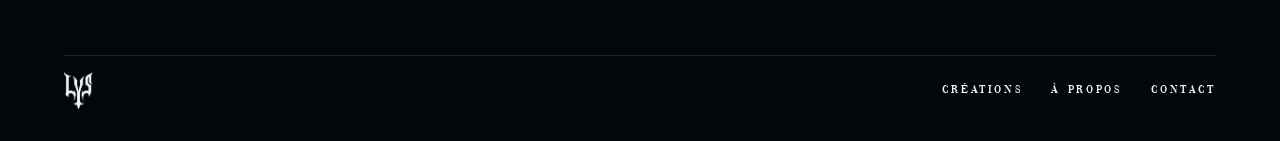
==== commit 821348e1: "remarque d'une erreur dans le nom de logo" ====
--- a/index.html
+++ b/index.html
@@ -31,7 +31,7 @@
     <header>
         <div class="nav_logo">
             <a href="index.html">
-                <img src="./assets/images/onyx_ia/prepoduction/storyboard_3.jpg" alt="Logo" />
+                <img src="./assets/images/logo-2026/logo_lys-white-svg.svg" alt="Logo" />
             </a>
             <h3 class="nav_logo_text">Iryna Lysenko</h3>
         </div>
@@ -46,7 +46,9 @@
     <!-- Contenu principal du portfolio -->
     <main> 
         <!-- Hero section -->
+        <!-- Section héro / présentation -->
         <section class="hero">       
+            <!-- Présentation principale -->
             <div class="hero_text">
                 <h1 class="hero_title">Iryna</h1>
                 <h1 class="hero_title">Lysenko</h1>
@@ -58,19 +60,24 @@
             <!--Placeholder pour rubain qui bouge-->
         </section>
         <!-- Galerie des créations et projets -->
+        <!-- Section créations / projets -->
         <section class="creations">
             <h2 id="creations" class="creations_title">Créations</h2> 
+            <!-- Cartes des projets générées dynamiquement -->
             <div class="projects__grid">
                 <!-- Les cartes des projets seront insérées ici -->
             </div>
         </section>
         <!-- Profil, compétences et outils utilisés -->
+        <!-- Section à propos / compétences / inventaire -->
         <section class="about">
             <div id="about" class="about_title">
                 <h2>// personnage.exe</h2>
             </div>
+            <!-- Contenu de présentation personnelle -->
             <div class="about_content">
                 <div class="about_left_column">
+                    <!-- Bloc identité -->
                     <div class="about_panel--player">
                         <p class="about_label">Joueur</p>
                         <h2 class="about_name">Iryna</h2>
@@ -78,6 +85,7 @@
                         
                     </div>
 
+                    <!-- Bloc profil MBTI -->
                     <div class="about_panel--mbti">
                         <p class="about_label">Profil MBTI</p>
                         <h2 class="about_mbti">ENFP-T</h2>
@@ -89,12 +97,14 @@
                         </ul>
                     </div>
 
+                    <!-- Bloc objectif professionnel -->
                     <div class="about_panel--quest">
                         <p class="about_label">Quête</p>
                         <p>
                             À la recherche d'une opportunité en agence créative, je souhaite intégrer une équipe de production publicitaire en tant que créatrice visuel / monteuse. Mon objectif est d'allier mes acquis techniques en tournage et animation 2D/3D à ma sensibilité interdisciplinaire pour concevoir des campagnes immersives et impactantes.
                         </p>
                     </div>
+                    <!-- Bloc réalisations -->
                     <div class="about_panel--achievements">
                         <p class="about_label">Accomplissements</p>
                         <ul class="achievements_list">
@@ -105,6 +115,7 @@
                     </div>
                 </div>
 
+                <!-- Bloc compétences -->
                 <aside class="about_panel about_panel--skills" aria-label="Compétences">
                     <p class="about_label">Compétences</p>
                     <div class="skilltree">
@@ -112,6 +123,7 @@
                     </div>
                 </aside>
 
+                <!-- Bloc inventaire logiciel -->
                 <article class="about_panel about_panel--inventory">
                     <p class="about_label">Inventaire</p>
                     <div class="inventory_grid" aria-label="Inventaire des logiciels">
@@ -159,6 +171,7 @@
                 </article>
             </div>
         </section>
+        <!-- Section contact -->
         <div class="contact">
             <div class="contact_title">
                     <p class="contact_label">Contact</p>
@@ -185,7 +198,7 @@
             </div>
         </div>
     </main>
-    <!-- Coordonnées et contact -->
+    <!-- footer -->
     <footer class="nav_footer"> 
          <div class="nav_footer_logo">
             <a href="index.html">
@@ -201,4 +214,4 @@
         </nav>
     </footer>
 </body>
-</html>  +</html>  
--- a/css/composants/navigation.css
+++ b/css/composants/navigation.css
@@ -1,3 +1,4 @@
+/* Header */
 header {
     position: sticky;
     top: 0;
@@ -14,6 +15,7 @@
     backdrop-filter: blur(6px);
 }
 
+/* Navigation Logo */
 .nav_logo, .nav_footer_logo {
     display: flex;
     align-items: center;
@@ -23,6 +25,7 @@
     transform-origin: start;
 }
 
+/* Logo Image */
 .nav_logo img {
     width: 3rem;
     height: auto;
@@ -30,6 +33,7 @@
     transform-origin: center;
 }
 
+/* Navigation Info */
 .nav_info {
     font-family: "Vogue", serif;
     display: flex;
@@ -40,6 +44,7 @@
     list-style: none;
 }
 
+/* Navigation Links */
 .nav_link a {
     display: inline-block;
     font-size: 0.75rem;
@@ -48,12 +53,14 @@
     transition: color 180ms ease, transform 180ms ease, text-shadow 180ms ease;
 }
 
+/* Links Hover/Focus */
 .nav_link a:hover,
 .nav_link a:focus-visible {
     transform: scale(1.08);
     text-shadow: 0 0 0.9rem currentColor;
 }
 
+/* Logo Hover/Focus */
 .nav_logo img:hover,
 .nav_logo img:focus-visible,
 .nav_footer_logo img:hover,
@@ -63,6 +70,7 @@
     filter: drop-shadow(0 0 0.9rem var(--color-primary));
 }
 
+/* Logo Text Hover/Focus */
 .nav_logo:hover,
 .nav_logo:focus-visible {
     letter-spacing: 0.5em;
@@ -78,6 +86,7 @@
 }
 
 
+/* Footer Navigation */
 .nav_footer {
     display: flex;
     justify-content: space-between;
@@ -86,6 +95,7 @@
     border-top: 1px solid var(--border-soft);
 }
 
+/* Footer Logo Image */
 .nav_footer_logo img {
     width: 1.8rem;
     height: auto;
@@ -93,6 +103,7 @@
     transform-origin: center;
 }
 
+/* Mobile Responsive */
 @media (max-width: 768px) {
     .nav_logo_text,
     .nav_footer_logo .nav_logo_text {
--- a/css/composants/project-card.css
+++ b/css/composants/project-card.css
@@ -1,3 +1,4 @@
+/* Section: projects layout */
 /*.projects {
   width: min(100% - 2rem, 1100px);
   margin: 3rem auto;
@@ -8,6 +9,7 @@
   margin: 0 0 1.5rem;
 }*/
 
+/* Section: projects grid */
 .projects__grid {
   display: grid;
 	grid-template-columns: 1fr;
@@ -21,6 +23,7 @@
 	}
 }
 
+/* Section: project card base */
 .project-card {
 	position: relative;
 	overflow: hidden;
@@ -32,6 +35,7 @@
 	transition: transform 260ms ease, border-color 260ms ease;
 }
 
+/* Section: hover and focus states */
 .project-card:hover,
 .project-card:focus-visible {
 	/*transform: scale(1.06);*/
@@ -40,6 +44,7 @@
     filter: drop-shadow(0 0 0.9rem var(--color-dark-primary-rgba));
 }
 
+/* Section: card image */
 .project-card__image {
 	position: absolute;
 	inset: 0;
@@ -59,6 +64,7 @@
     );
 }
 
+/* Section: image overlay */
 .project-card::after {
 	content: "";
 	position: absolute;
@@ -84,6 +90,7 @@
 	transform: scale(1.03);
 }
 
+/* Section: content overlay */
 .project-card__overlay,
 .project-card__content {
 	position: absolute;
@@ -106,6 +113,7 @@
 	transition: opacity 260ms ease;
 }
 
+/* Section: content typography */
 .project-card__content{
 	font-family: "BAHNSCHRIFT", sans-serif;
 }
@@ -117,6 +125,7 @@
 	opacity: 1;
 }
 
+/* Section: meta text */
 .project-card__meta {
 	margin: 0 0 4px;
 	color: var(--color-dark-primary);
@@ -131,6 +140,7 @@
 	color: var(--color-primary);
 }
 
+/* Section: title text */
 .project-card__title {
 	margin: 0;
 	color: var(--text-muted);
@@ -145,6 +155,7 @@
 	color: var(--light);
 }
 
+/* Section: description text */
 .project-card__description {
 	position: absolute;
 	bottom: 3.7rem;
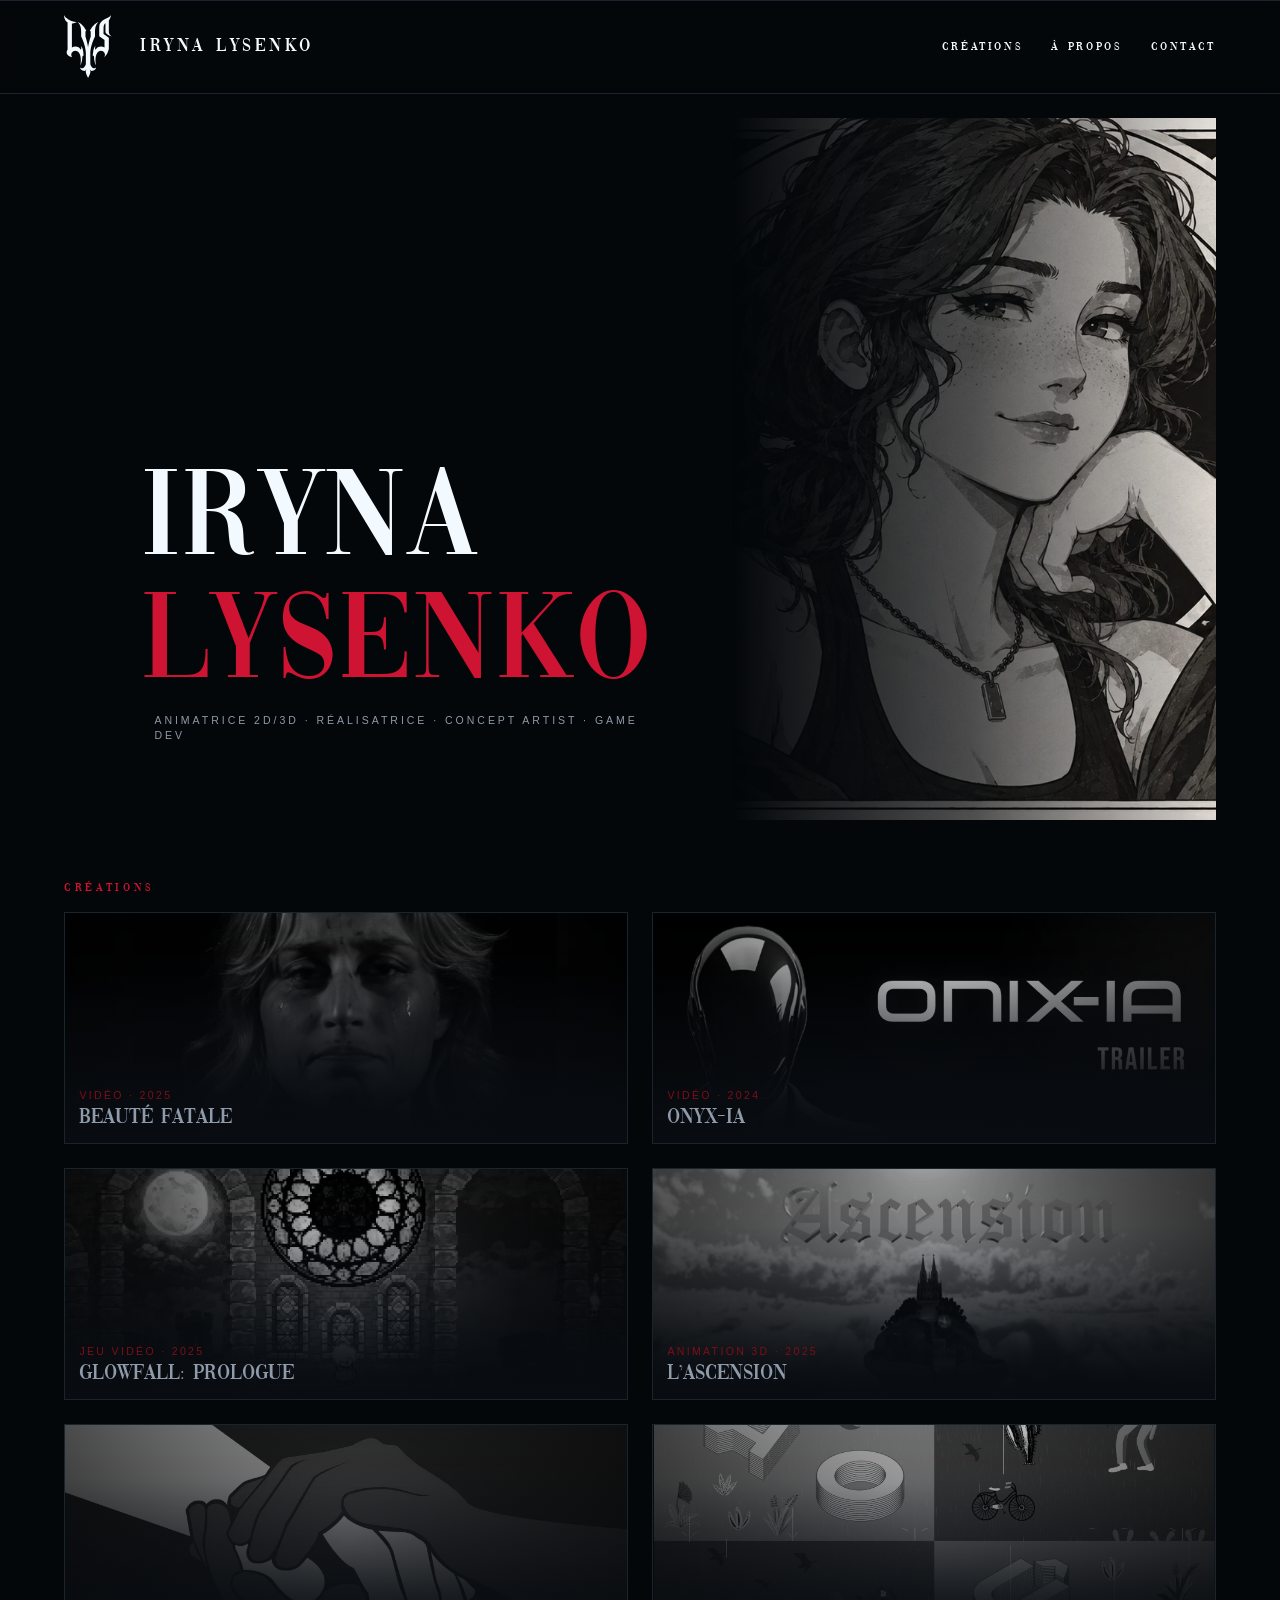
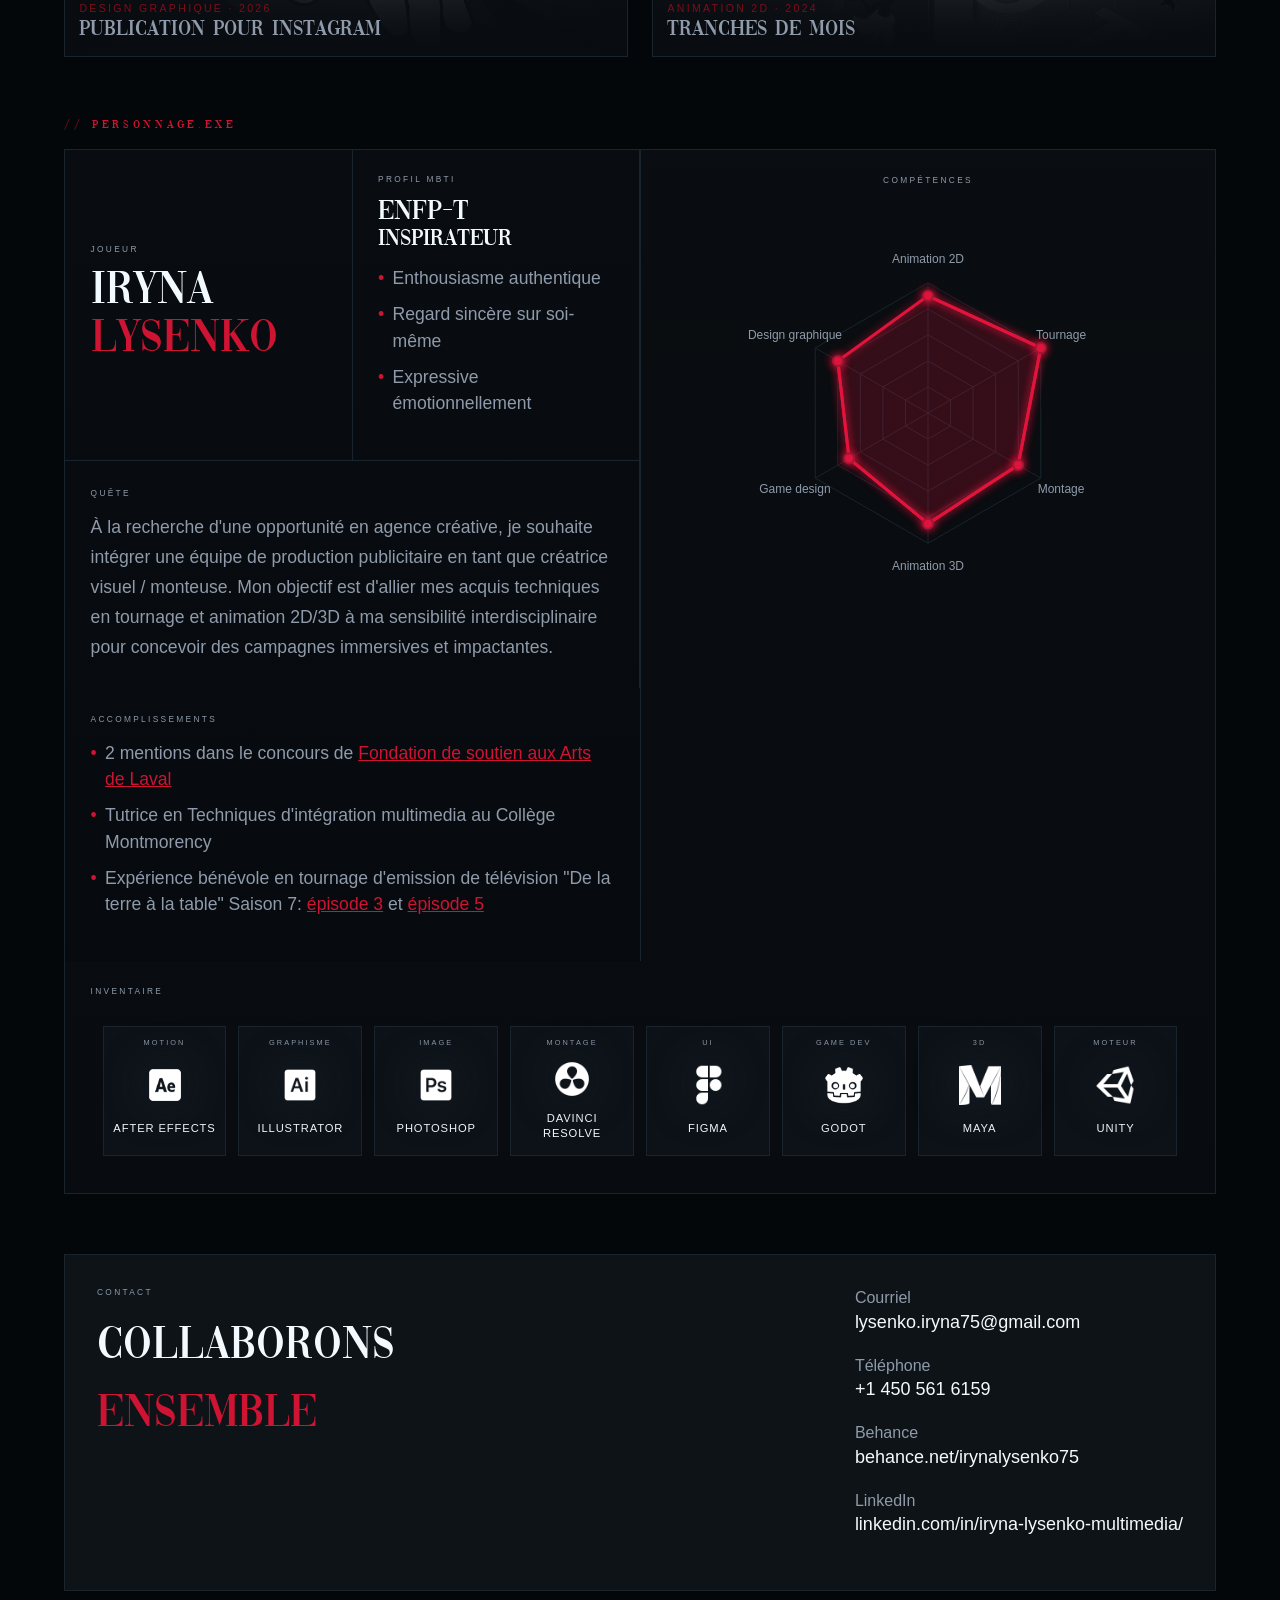
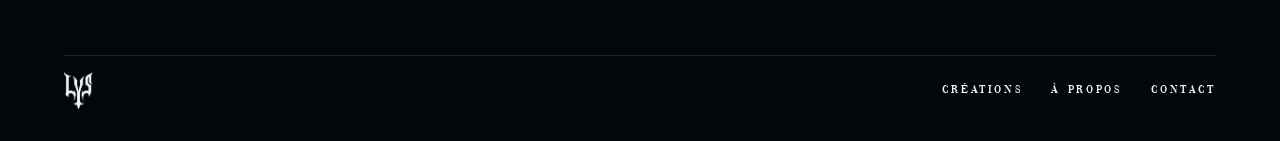
==== commit b2167f7a: "Retroaction Marie-Michelle: scrollbar indésirable n'est plus visible, section contact est accessible" ====
--- a/index.html
+++ b/index.html
@@ -5,7 +5,6 @@
     <meta charset="UTF-8">
     <meta name="viewport" content="width=device-width, initial-scale=1.0">
     <meta name="description" content="Portfolio de Iryna Lysenko, artiste et créatrice de contenu.">
-    <meta name="robots" content="noindex, nofollow">
     <link rel="icon" type="image/x-icon" href="./assets/images/logo-2026/bw_circle-svg.svg">
     <link rel="preload" href="./assets/images/thumbnails/autoportrait_ai_placeholder.webp" as="image" fetchpriority="high">
     <title>Portfolio - Iryna Lysenko</title>
@@ -172,7 +171,7 @@
             </div>
         </section>
         <!-- Section contact -->
-        <div class="contact">
+        <div id="contact" class="contact">
             <div class="contact_title">
                     <p class="contact_label">Contact</p>
                     <h2 class="contact_header">Collaborons</h2>
--- a/css/variables.css
+++ b/css/variables.css
@@ -1,8 +1,8 @@
 :root{
-    --color-primary: #E1143C;
-    --color-primary-rgb: rgb(225, 20, 60);
-    --color-dark-primary: #A01735;
-    --color-dark-primary-rgba: rgba(160, 23, 53, 0.5);
+    --color-primary: #CF1332;
+    --color-primary-rgb: rgb(207, 19, 23);
+    --color-dark-primary: #7E0E19;
+    --color-dark-primary-rgba: rgba(132, 20, 19, 0.5);
     --dark-blue: #1E282F;
     --dark-blue-rgba: rgba(30, 40, 47, 0.35);
     --dark: #04070A;
--- a/css/base.css
+++ b/css/base.css
@@ -28,6 +28,11 @@
     line-height: 1.4;
 }
 
+html,
+body {
+    overflow-x: clip;
+}
+
 a {
     color: inherit;
     text-decoration: none;
--- a/css/composants/navigation.css
+++ b/css/composants/navigation.css
@@ -7,12 +7,18 @@
     justify-content: space-between;
     align-items: center;
     width: 100vw;
-    margin-left: calc(-50vw + 50%);
-    padding: 0.9rem 2.5rem;
+    margin-left: calc(50% - 50vw);
+    box-sizing: border-box;
+    padding: 0.9rem 4rem;
     border-top: 1px solid var(--border-soft);
     border-bottom: 1px solid var(--border-soft);
     background: rgba(var(--dark-rgb), 0.94);
     backdrop-filter: blur(6px);
+}
+
+html,
+body {
+    overflow-x: clip;
 }
 
 /* Navigation Logo */
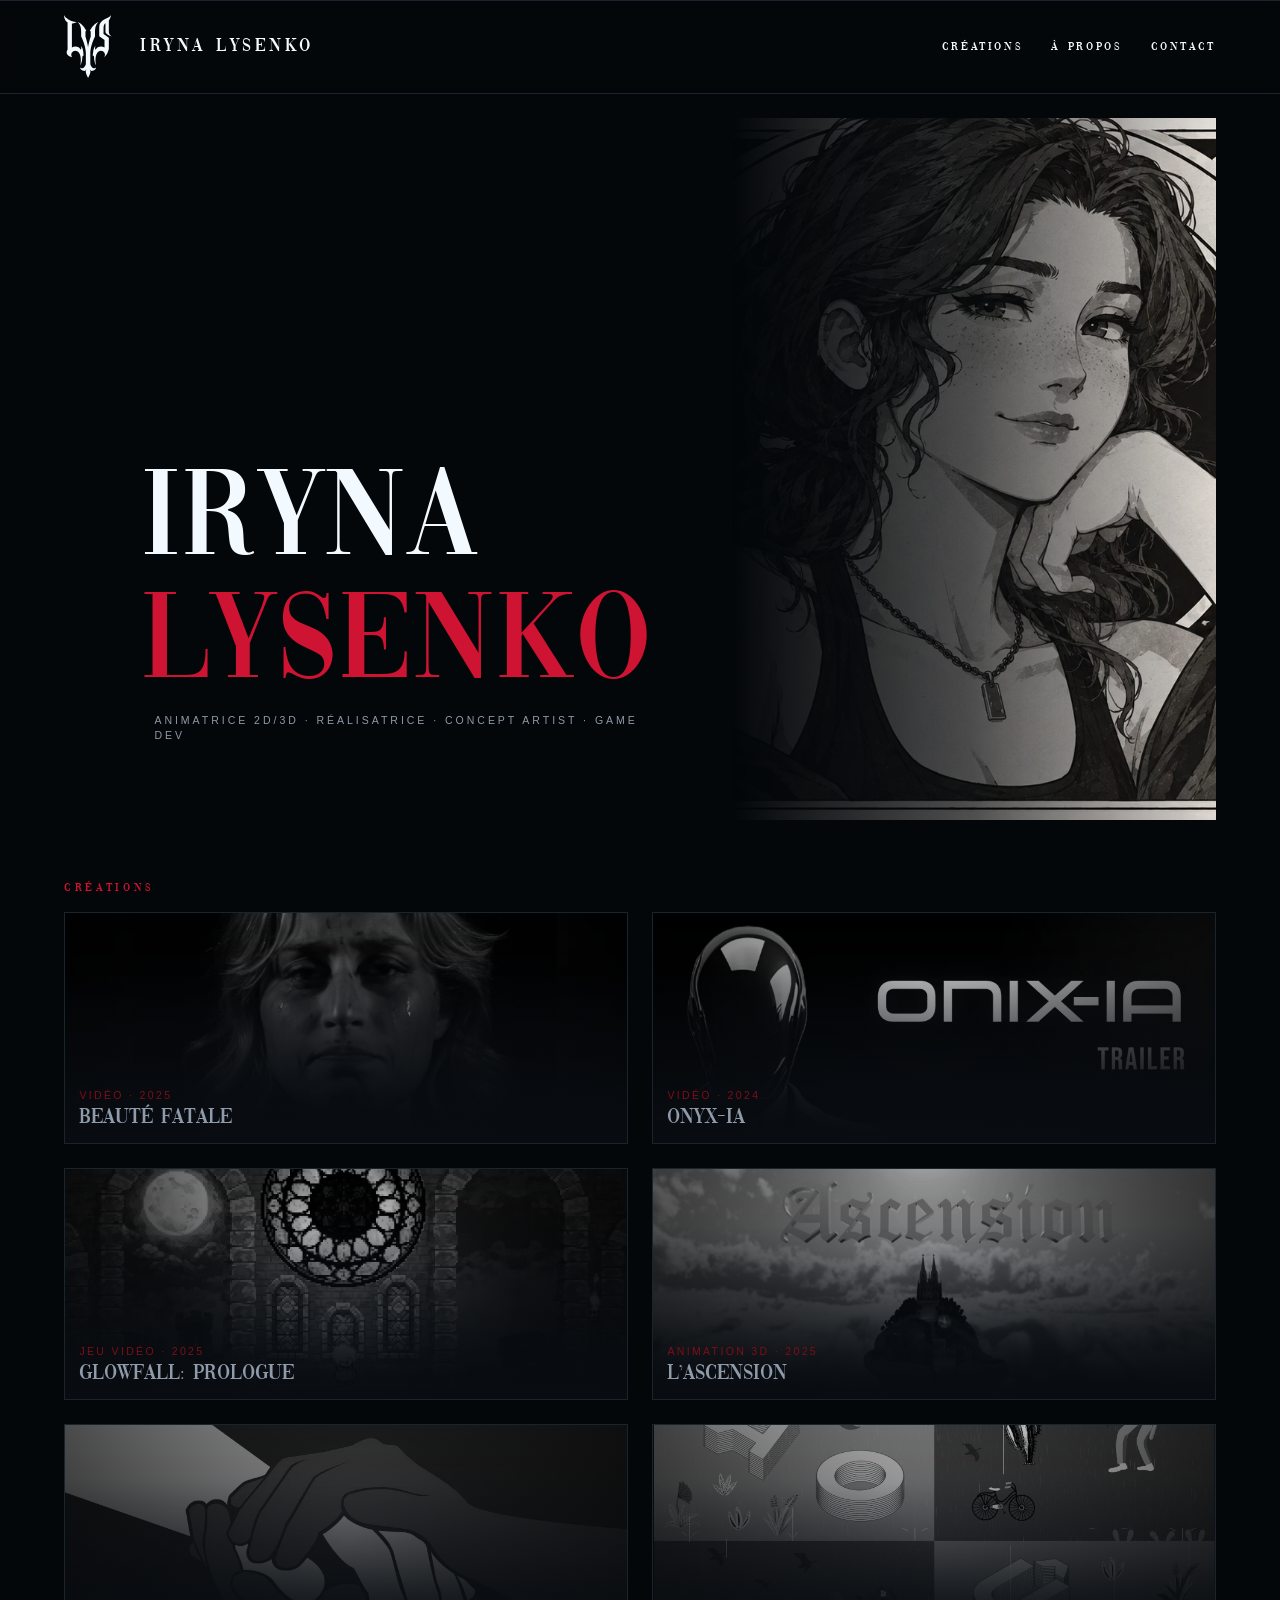
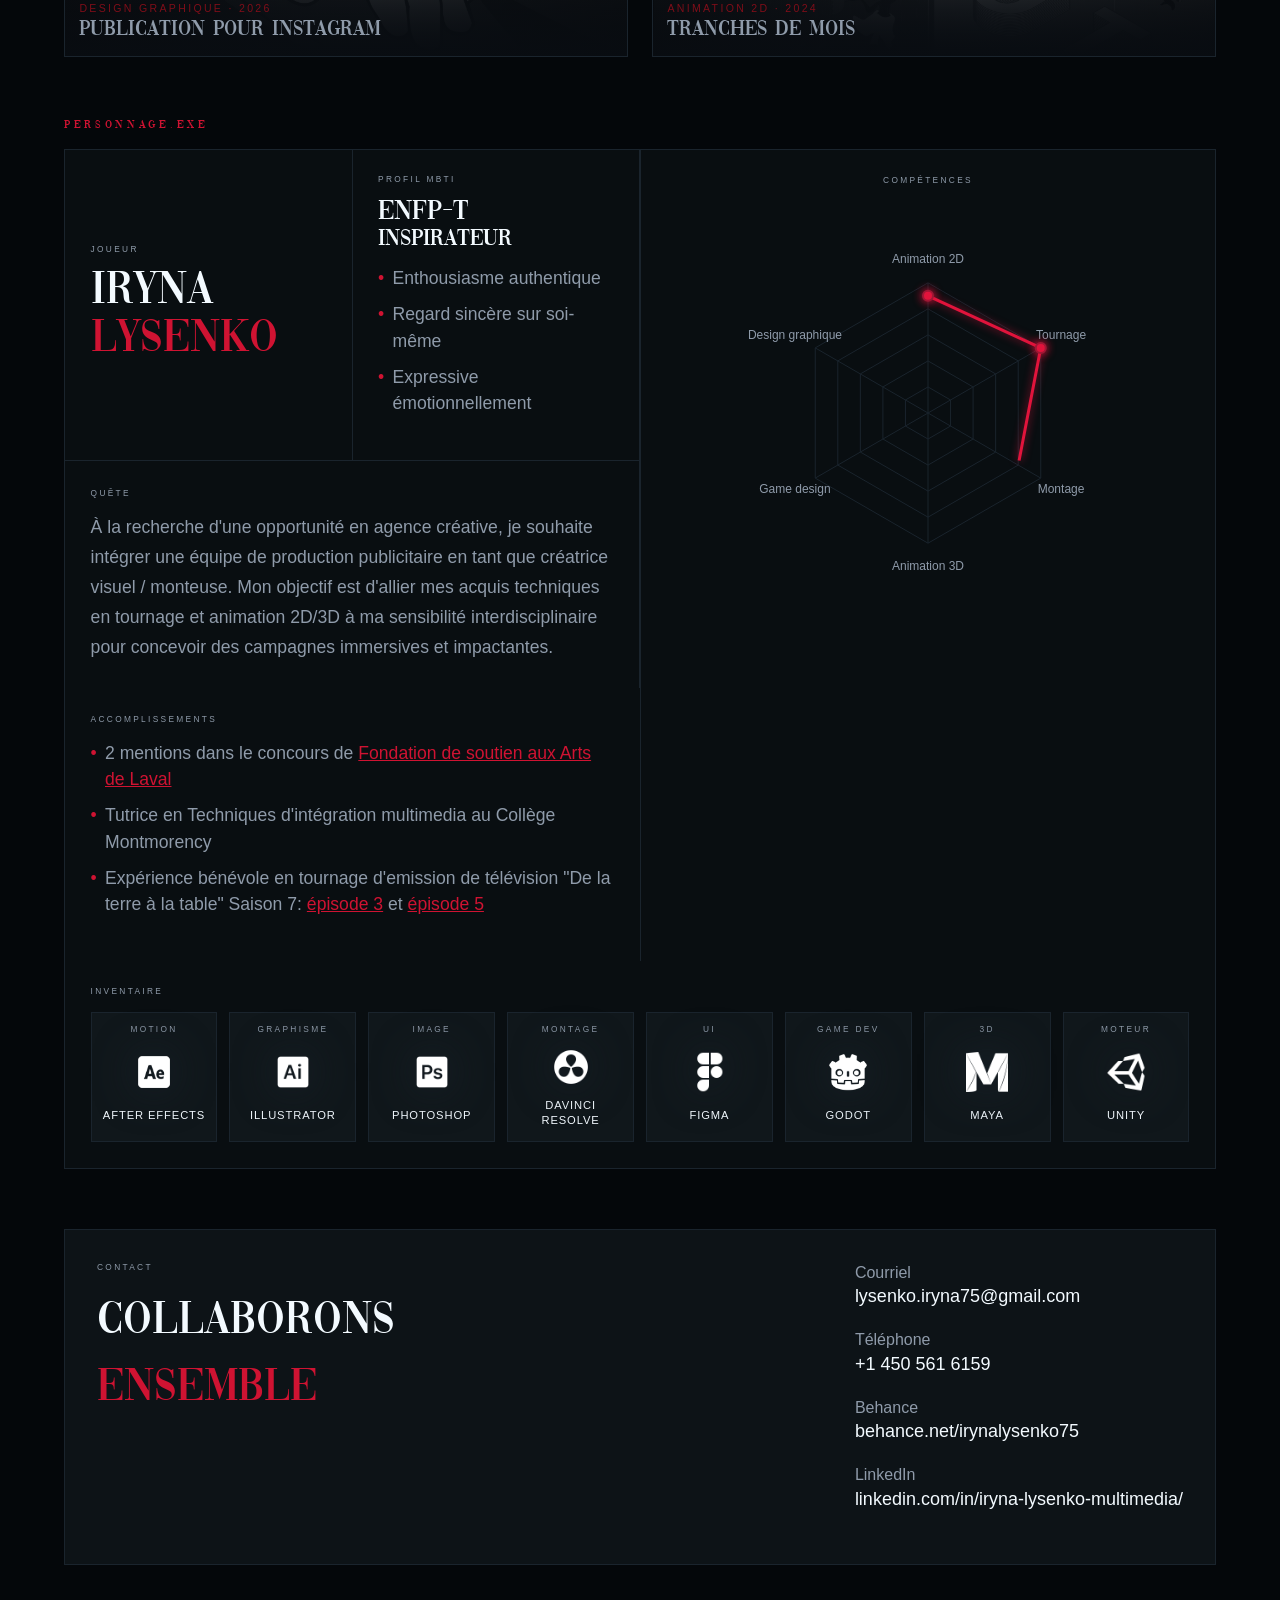
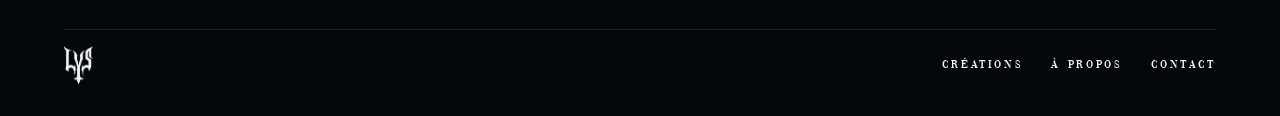
==== commit 532a13cc: "petit ajustements estètiques" ====
--- a/index.html
+++ b/index.html
@@ -71,7 +71,7 @@
         <!-- Section à propos / compétences / inventaire -->
         <section class="about">
             <div id="about" class="about_title">
-                <h2>// personnage.exe</h2>
+                <h2>personnage.exe</h2>
             </div>
             <!-- Contenu de présentation personnelle -->
             <div class="about_content">
--- a/css/layout.css
+++ b/css/layout.css
@@ -90,12 +90,12 @@
         "left skills"
         "inventory inventory";
     min-height: 560px;
-    border: 1px solid var(--border-soft);
-    background: linear-gradient(180deg, rgba(9, 13, 18, 0.95), rgba(6, 9, 13, 0.98));
+    border: 1px solid var(--border-soft); 
+    background:  rgba(30, 40, 47, 0.2) /*var(--dark-blue-rgba), mais plus transparent*/;
     overflow: hidden;
 }
 
-.about_left_column {
+.about_left_column { 
     width: 100%;
     max-width: 100%;
     box-sizing: border-box;
@@ -229,14 +229,13 @@
     gap: 1rem;
     padding: clamp(1.2rem, 2vw, 2.2rem);
     border-left: 1px solid var(--border-soft);
-    background: rgba(10, 14, 18, 0.6);
+    /*background: rgba(10, 14, 18, 0.6);*/
     overflow: hidden;
 }
 
 .skilltree {
     position: relative;
     box-sizing: border-box;
-    /*width: min(100%, 420px);*/
 }
 
 /* Section - Inventory Info --------------------------------------------------------*/
@@ -244,13 +243,11 @@
     grid-area: inventory;
     display: grid;
     align-content: start;
-    gap: 1rem;
-    background: rgba(10, 14, 18, 0.78);
+    gap: 0.9rem;
 }
 .inventory_grid {
     display: grid;
     min-width: 0;
-    padding: 0.75rem;
     grid-template-columns: repeat(auto-fit, minmax(min(120px, 100%), 1fr));
     gap: 0.75rem;
 }
@@ -261,14 +258,14 @@
     gap: 0.55rem;
     padding: 0.7rem 0.45rem;
     border: 1px solid var(--border-soft);
-    background: rgba(14, 21, 27, 0.8);
+    background: var(--dark-blue-rgba);
     min-height: 130px;
     min-width: 0;
     transition: transform 260ms ease, background 260ms ease, border-color 260ms ease;
 }
 
 .inventory_case__category {
-    font-size: 0.46rem;
+    font-size: 0.52rem;
     letter-spacing: 0.28em;
     text-transform: uppercase;
     color: var(--text-muted);
